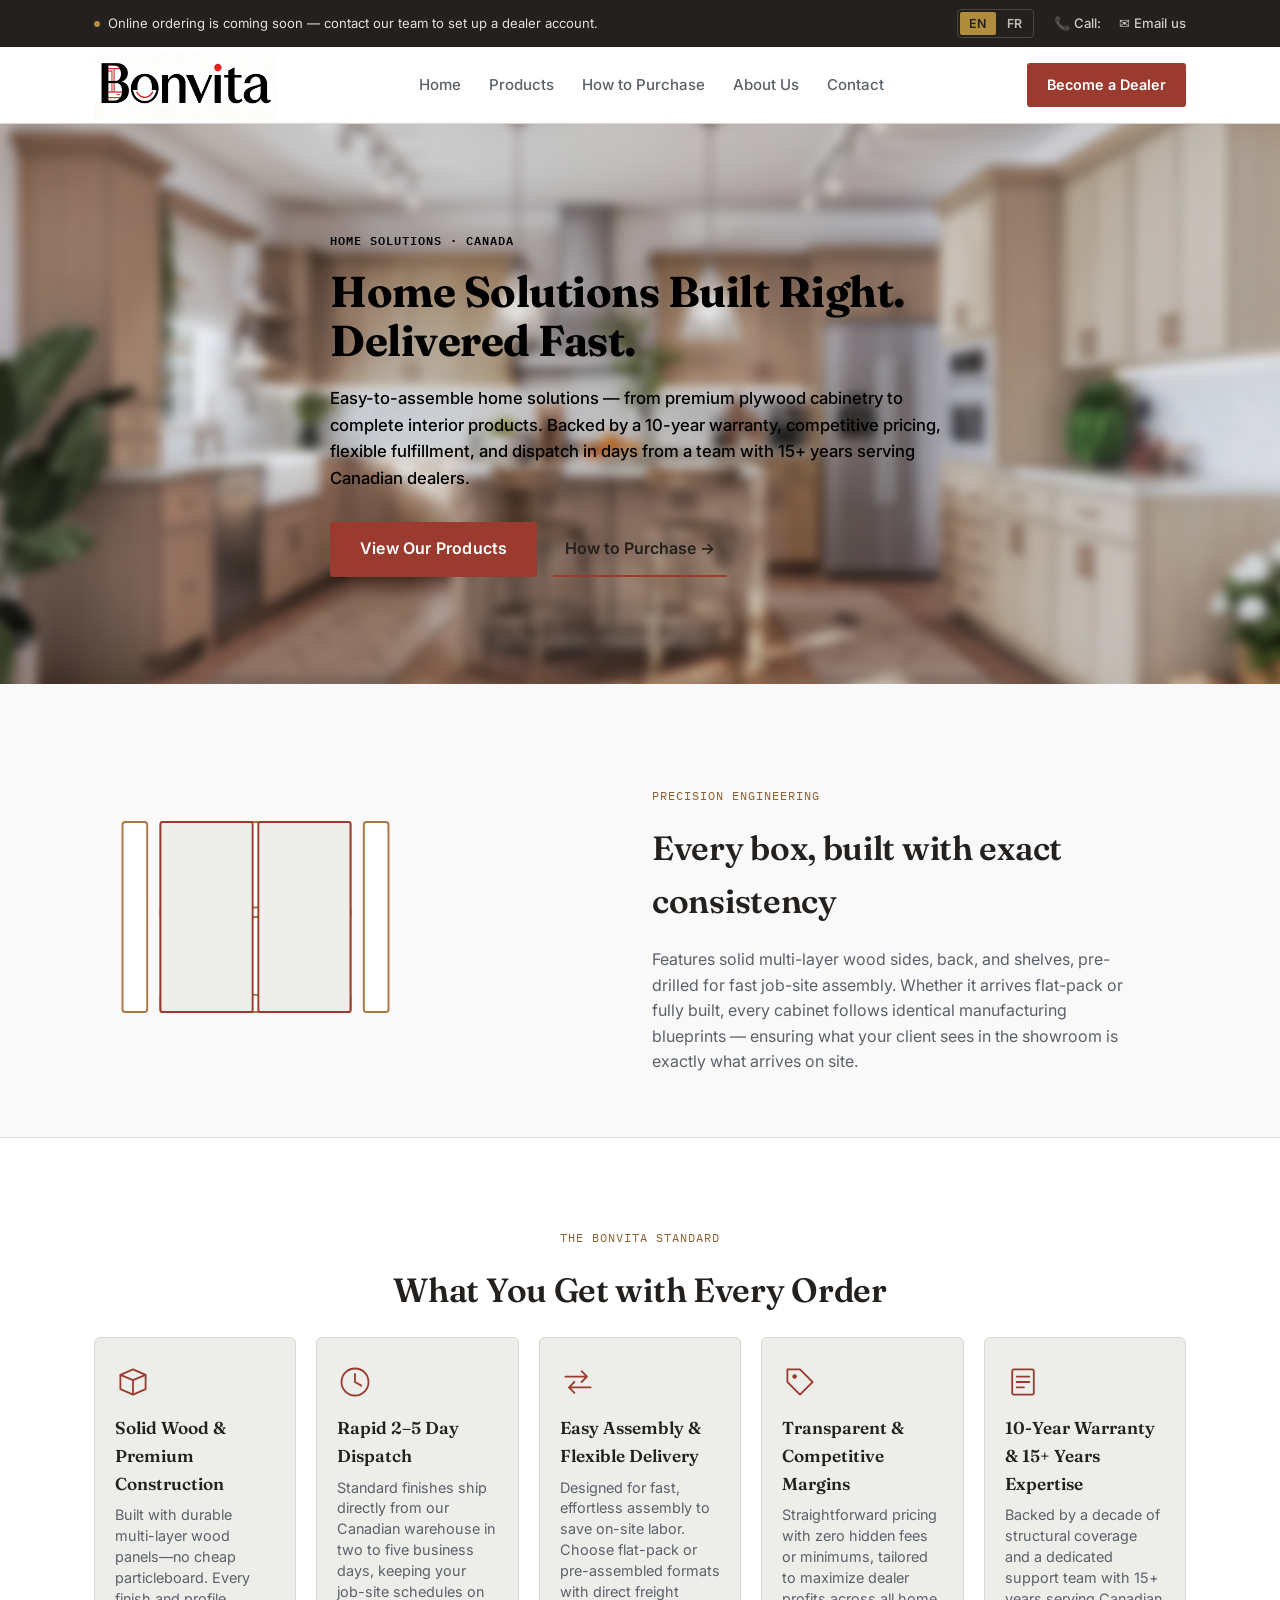
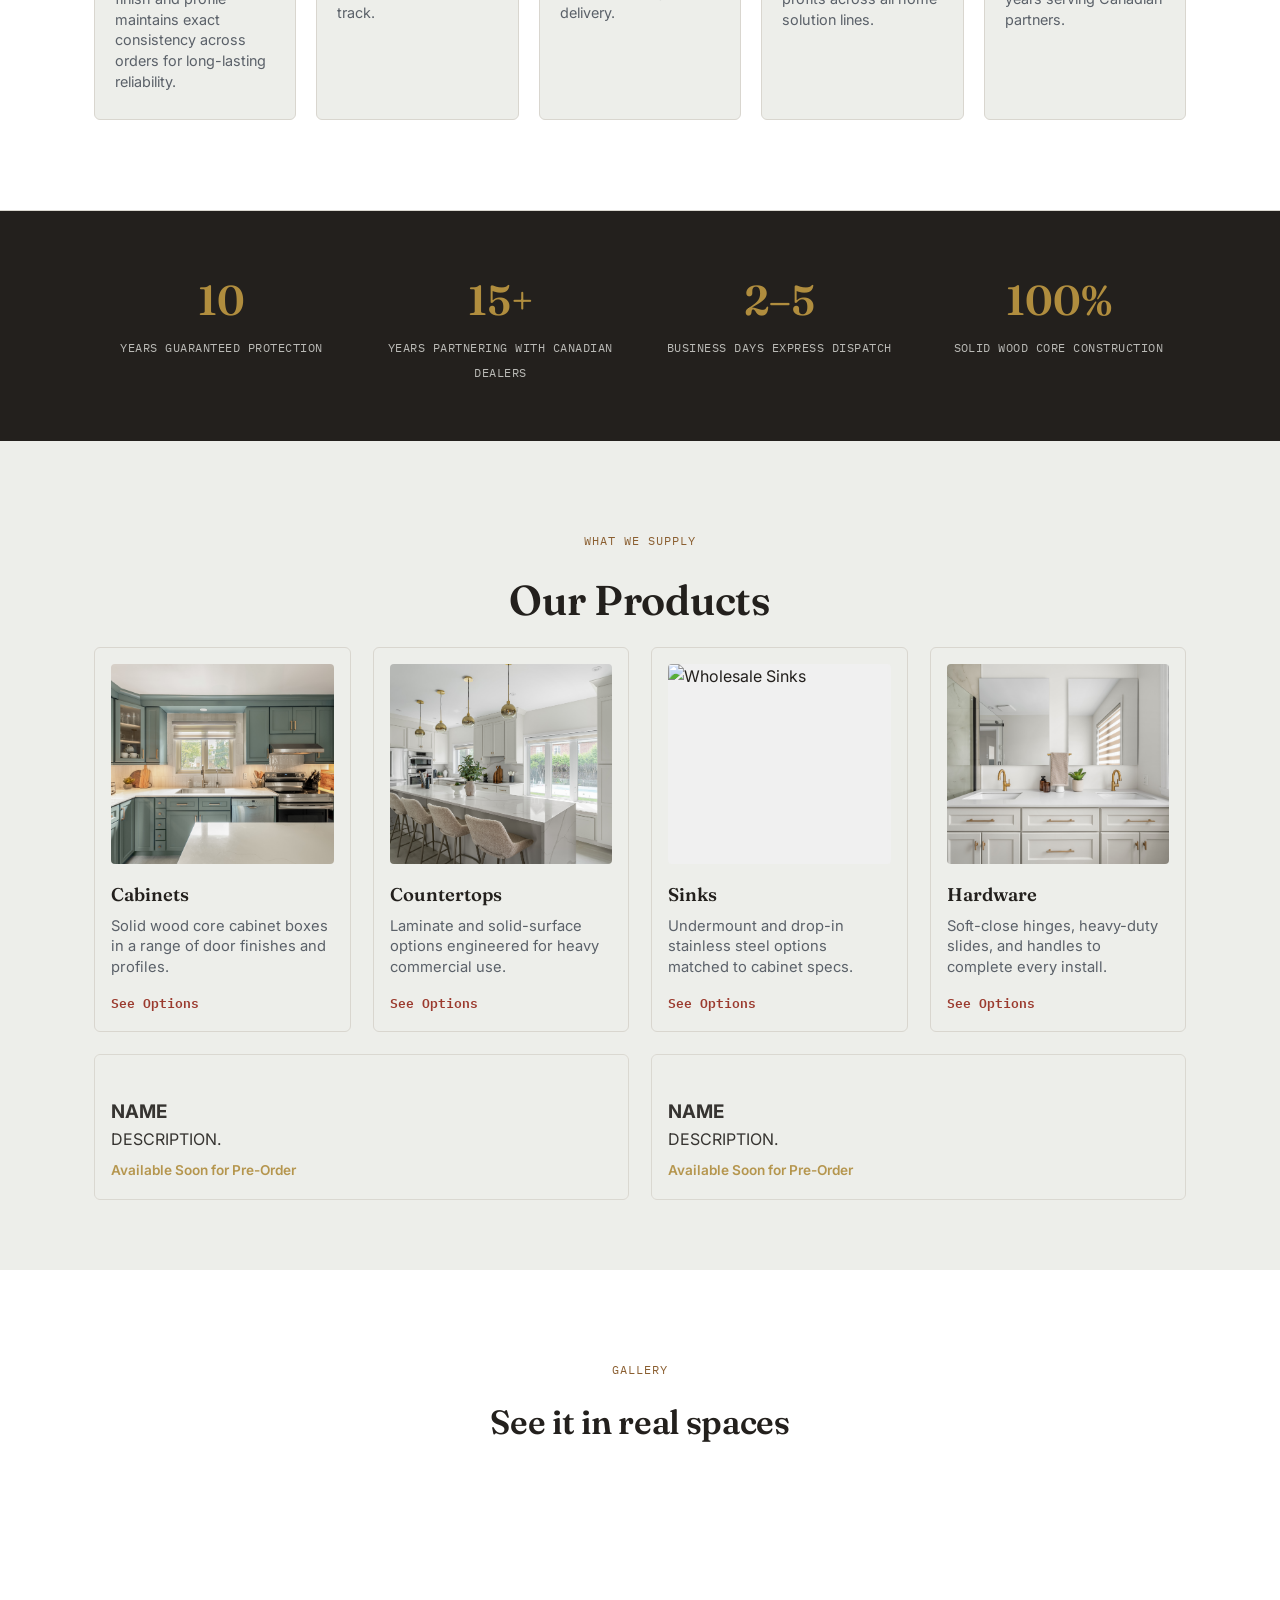
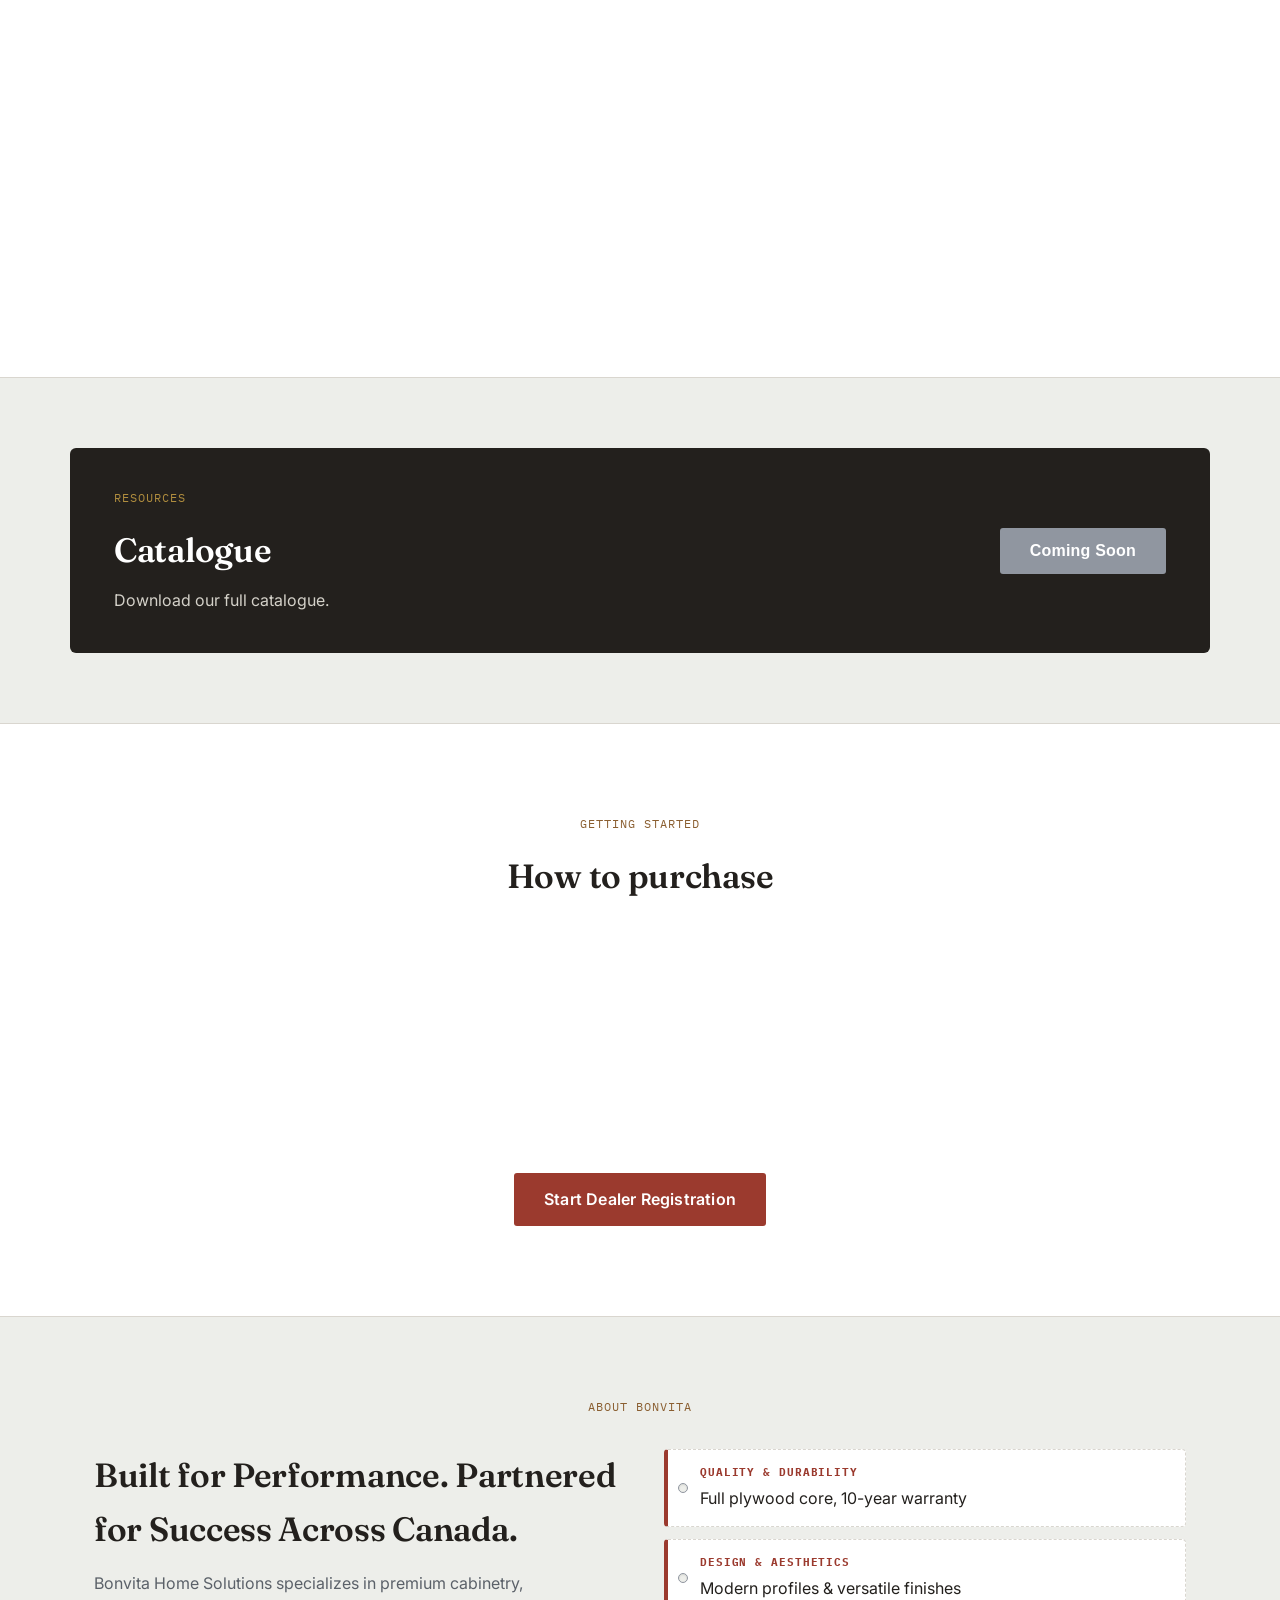
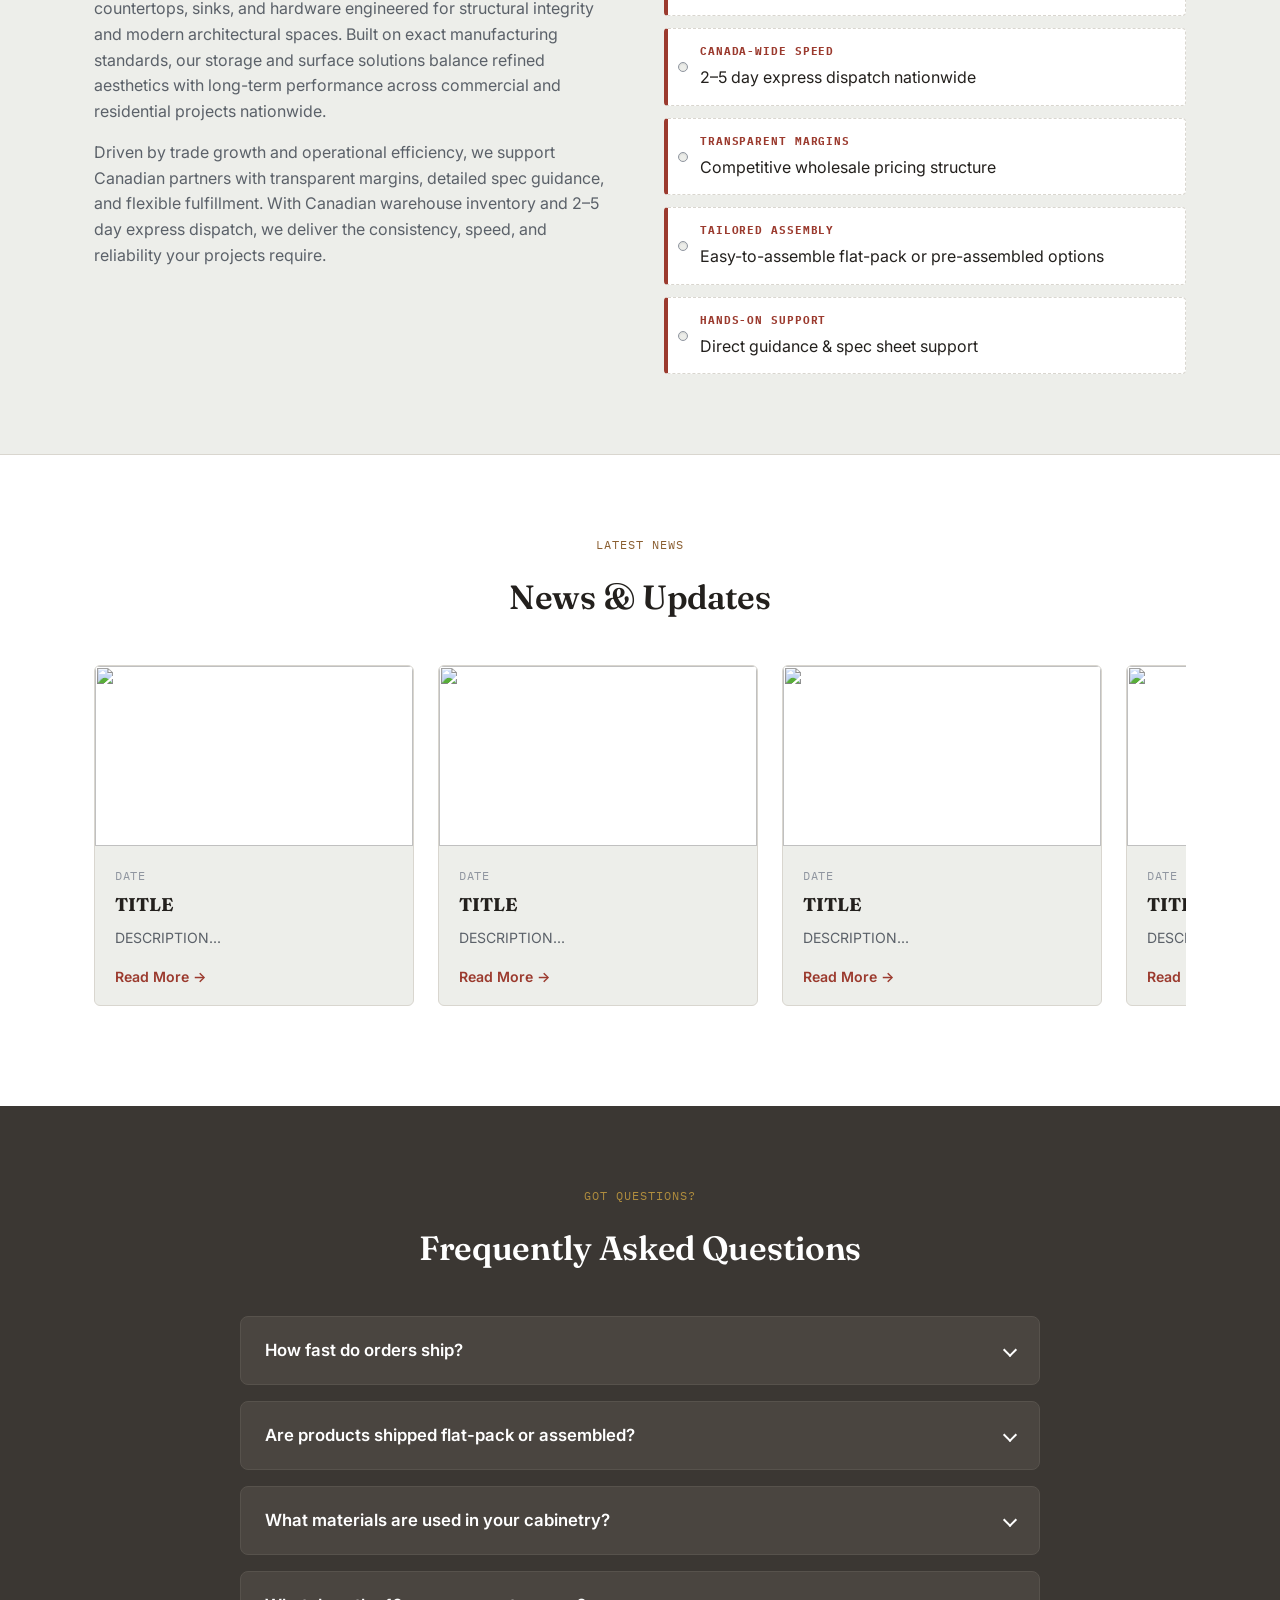
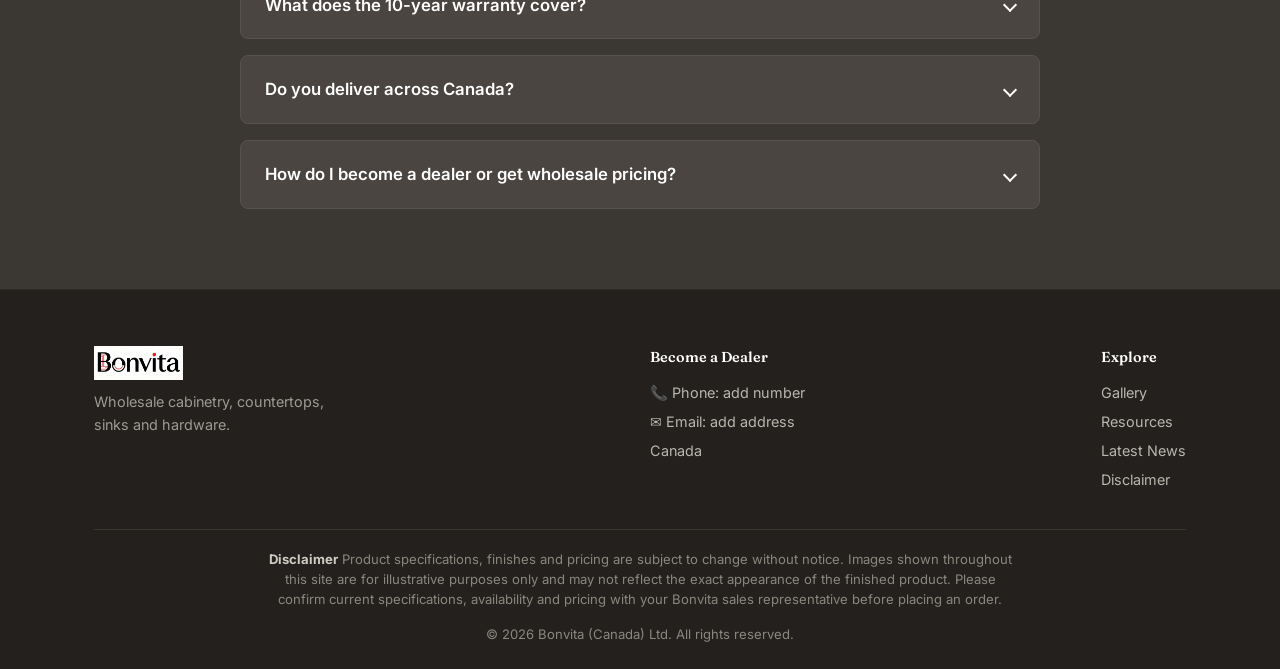
==== index.html @ 3bc0fe54 "first commit" ====
<!DOCTYPE html>
<html lang="en">
<head>
    <meta charset="utf-8">
    <meta name="viewport" content="width=device-width, initial-scale=1.0">
    <title data-i18n="meta.title">Bonvita Canada - Home Solutions</title>
    <link rel="preconnect" href="https://fonts.googleapis.com">
    <link rel="preconnect" href="https://fonts.gstatic.com" crossorigin>
    <link href="https://fonts.googleapis.com/css2?family=Fraunces:opsz,wght@9..144,400;9..144,500;9..144,600;9..144,700&family=Inter:wght@400;500;600;700&family=Noto+Sans+SC:wght@400;500;600;700&family=IBM+Plex+Mono:wght@400;500&display=swap" rel="stylesheet">
    <link rel="stylesheet" href="style.css">
</head>
<body>

    <div class="top-bar">
        <div class="container top-bar-content">
            <div class="announcement">
                <span class="dot" aria-hidden="true"></span>
                <span data-i18n="topbar.announcement">Online ordering is coming soon — contact our team to set up a dealer account.</span>
            </div>
            <div class="top-bar-right">
                <div class="lang-switch" role="group" aria-label="Language / Langue">
                    <button class="lang-btn" data-lang="en" type="button">EN</button>
                    <button class="lang-btn" data-lang="fr" type="button">FR</button>
                </div>
                <div class="top-contact">
                    <span><span aria-hidden="true">📞</span> <span data-i18n="topbar.call">Call:</span></span>
                    <a href="mailto:"><span aria-hidden="true">✉</span> <span data-i18n="topbar.email">Email us</span></a>
                </div>
            </div>
        </div>
    </div>

    <header class="main-header">
        <div class="container nav-container">
            <a href="#home" class="logo">
                <img src="images/logo8.png" alt="Bonvita" class="logo-img">
            </a>

            <input type="checkbox" id="nav-toggle" class="nav-toggle">
            <label for="nav-toggle" class="nav-burger" data-i18n-aria="nav.menu" aria-label="Open menu">
                <span></span><span></span><span></span>
            </label>

            <nav class="nav-links">
                <a href="#home" data-i18n="nav.home">Home</a>
                <a href="#products" data-i18n="nav.finishes">Products</a>
                <a href="#how-it-works" data-i18n="nav.howto">How to Purchase</a>
                <a href="#about" data-i18n="nav.about">About Us</a>
                <a href="#contact" data-i18n="nav.contact">Contact</a>
                <a href="#contact" class="btn-dealer btn-dealer--mobile" data-i18n="nav.becomeDealer">Become a Dealer</a>
            </nav>

            <a href="#contact" class="btn-dealer" data-i18n="nav.becomeDealer">Become a Dealer</a>
        </div>
    </header>

    <main>

        <section id="home" class="hero-section">
            <div class="hero-bg" style="background-image: url('images/background.jpg');" aria-hidden="true"></div>
            <div class="container hero-content-wrap">
                <div class="hero-panel">
                    <p class="eyebrow" data-i18n="hero.eyebrow">Home Solutions · Canada</p>
                    <h1 data-i18n="hero.title">Home Solutions Built Right.<br>Delivered Fast.</h1>
                    <p class="hero-sub" data-i18n="hero.sub">Easy-to-assemble home solutions — from premium plywood cabinetry to 
                        complete interior products. Backed by a 10-year warranty, competitive pricing, flexible fulfillment, and dispatch in days from a team with 15+ years serving Canadian dealers.</p>
                    <div class="hero-actions">
                        <a href="#products" class="btn-primary" data-i18n="hero.ctaPrimary">View Our Products</a>
                        <a href="#how-it-works" class="btn-ghost" data-i18n="hero.ctaGhost">How to Purchase →</a>
                    </div>
                </div>
            </div>
        </section>

        <section class="assembly-section" id="assembly">
            <div class="container assembly-grid">
                <div class="assembly-visual" aria-hidden="true">
                    <svg class="assembly-svg" viewBox="0 0 400 300" xmlns="http://www.w3.org/2000/svg">
                        <rect class="a-part a-back" x="70" y="40" width="200" height="200" rx="3"/>
                        <rect class="a-part a-side-l" x="30" y="40" width="26" height="200" rx="3"/>
                        <rect class="a-part a-side-r" x="284" y="40" width="26" height="200" rx="3"/>
                        <rect class="a-part a-bottom" x="70" y="222" width="200" height="18" rx="2"/>
                        <rect class="a-part a-shelf" x="70" y="130" width="200" height="10" rx="2"/>
                        <rect class="a-part a-door" x="70" y="40" width="97" height="200" rx="2"/>
                        <rect class="a-part a-door" x="173" y="40" width="97" height="200" rx="2"/>
                    </svg>
                </div>
                <div class="assembly-text">
                    <p class="eyebrow" data-i18n="assembly.eyebrow">Precision Engineering</p>
                    <h2 class="section-title section-title--left" data-i18n="assembly.title">Every box, built with exact consistency</h2>
                    <p data-i18n="assembly.sub">Features solid multi-layer wood sides, back, and shelves, pre-drilled for fast job-site assembly. Whether it arrives flat-pack or fully built, every cabinet follows identical manufacturing blueprints — ensuring what your client sees in the showroom is exactly what arrives on site.</p>
                </div>
            </div>
        </section>

        <section class="features-section">
            <div class="container">
                <p class="eyebrow eyebrow--center" data-i18n="features.eyebrow">The Bonvita Standard</p>
                <h2 class="section-title" data-i18n="features.title">What You Get with Every Order</h2>
                <div class="features-grid">
                    <div class="feature-card reveal">
                        <div class="feature-icon" aria-hidden="true">
                            <svg viewBox="0 0 40 40" fill="none"><path d="M6 12 L20 6 L34 12 L20 18 Z" stroke="currentColor" stroke-width="2" stroke-linejoin="round"/><path d="M6 12 V28 L20 34 V18" stroke="currentColor" stroke-width="2" stroke-linejoin="round"/><path d="M34 12 V28 L20 34" stroke="currentColor" stroke-width="2" stroke-linejoin="round"/></svg>
                        </div>
                        <h3 data-i18n="features.wood.title">Solid Wood & Premium Construction</h3>
                        <p data-i18n="features.wood.desc">Built with durable multi-layer wood panels—no cheap particleboard. Every finish and profile maintains exact consistency across orders for long-lasting reliability.</p>
                    </div>
                    <div class="feature-card reveal" style="transition-delay:0.05s">
                        <div class="feature-icon" aria-hidden="true">
                            <svg viewBox="0 0 40 40" fill="none"><circle cx="20" cy="20" r="15" stroke="currentColor" stroke-width="2"/><path d="M20 11 V20 L27 24" stroke="currentColor" stroke-width="2" stroke-linecap="round"/></svg>
                        </div>
                        <h3 data-i18n="features.dispatch.title">Rapid 2–5 Day Dispatch</h3>
                        <p data-i18n="features.dispatch.desc">Standard finishes ship directly from our Canadian warehouse in two to five business days, keeping your job-site schedules on track.</p>
                    </div>
                    <div class="feature-card reveal" style="transition-delay:0.1s">
                        <div class="feature-icon" aria-hidden="true">
                            <svg viewBox="0 0 40 40" fill="none"><path d="M6 14 H30 M24 8 L30 14 L24 20" stroke="currentColor" stroke-width="2" stroke-linecap="round" stroke-linejoin="round"/><path d="M34 26 H10 M16 32 L10 26 L16 20" stroke="currentColor" stroke-width="2" stroke-linecap="round" stroke-linejoin="round"/></svg>
                        </div>
                        <h3 data-i18n="features.fulfillment.title">Easy Assembly & Flexible Delivery</h3>
                        <p data-i18n="features.fulfillment.desc">Designed for fast, effortless assembly to save on-site labor. Choose flat-pack or pre-assembled formats with direct freight delivery.</p>
                    </div>
                    <div class="feature-card reveal" style="transition-delay:0.15s">
                        <div class="feature-icon" aria-hidden="true">
                            <svg viewBox="0 0 40 40" fill="none"><path d="M6 6 H20 L34 20 L20 34 L6 20 Z" stroke="currentColor" stroke-width="2" stroke-linejoin="round"/><circle cx="14" cy="14" r="2.5" fill="currentColor"/></svg>
                        </div>
                        <h3 data-i18n="features.pricing.title">Transparent & Competitive Margins</h3>
                        <p data-i18n="features.pricing.desc">Straightforward pricing with zero hidden fees or minimums, tailored to maximize dealer profits across all home solution lines.</p>
                    </div>
                    <div class="feature-card reveal" style="transition-delay:0.2s">
                        <div class="feature-icon" aria-hidden="true">
                            <svg viewBox="0 0 40 40" fill="none"><rect x="8" y="6" width="24" height="28" rx="2" stroke="currentColor" stroke-width="2"/><path d="M13 14 H27 M13 20 H27 M13 26 H21" stroke="currentColor" stroke-width="2" stroke-linecap="round"/></svg>
                        </div>
                        <h3 data-i18n="features.warranty.title">10-Year Warranty & 15+ Years Expertise</h3>
                        <p data-i18n="features.warranty.desc">Backed by a decade of structural coverage and a dedicated support team with 15+ years serving Canadian partners.</p>
                    </div>
                </div>
            </div>
        </section>

        <section class="stats-section" id="stats">
            <div class="container stats-grid">
                <div class="stat">
                    <span class="stat-number" data-count="10">0</span>
                    <span class="stat-label" data-i18n="stats.warranty">Years Guaranteed Protection</span>
                </div>
                <div class="stat">
                    <span class="stat-number" data-count="15" data-suffix="+">0</span>
                    <span class="stat-label" data-i18n="stats.experience">Years Partnering with Canadian Dealers</span>
                </div>
                <div class="stat">
                    <span class="stat-number" data-count="5" data-prefix="2–">0</span>
                    <span class="stat-label" data-i18n="stats.dispatch">Business Days Express Dispatch</span>
                </div>
                <div class="stat">
                    <span class="stat-number" data-count="100" data-suffix="%">0</span>
                    <span class="stat-label" data-i18n="stats.wood">Solid Wood Core Construction</span>
                </div>
            </div>
        </section>

        <!-- PRODUCTS SECTION -->
        <section id="products" class="products-section">
            <div class="container">
                <p class="eyebrow eyebrow--center" data-i18n="products.eyebrow">What We Supply</p>
                <h2 class="section-title section-title--big" data-i18n="products.title">Our Products</h2>

                <div class="products-grid">
                    <!-- Cabinets -->
                    <a href="cabinets.html" class="product-card reveal">
                        <div class="product-thumb">
                            <img src="images/cabinet-thumb.jpg" alt="Wholesale Cabinets" class="product-img">
                        </div>
                        <h4 data-i18n="products.cabinets.name">Cabinets</h4>
                        <p class="product-meta" data-i18n="products.cabinets.teaser">Solid wood core cabinet boxes in a range of door finishes and profiles.</p>
                        <span class="product-link" data-i18n="products.viewMore">View Catalog &rarr;</span>
                    </a>

                    <!-- Countertops -->
                    <a href="countertops.html" class="product-card reveal" style="transition-delay:0.05s">
                        <div class="product-thumb">
                            <img src="images/countertop-thumb.jpg" alt="Wholesale Countertops" class="product-img">
                        </div>
                        <h4 data-i18n="products.countertops.name">Countertops</h4>
                        <p class="product-meta" data-i18n="products.countertops.teaser">Laminate and solid-surface options engineered for heavy commercial use.</p>
                        <span class="product-link" data-i18n="products.viewMore">View Catalog &rarr;</span>
                    </a>

                    <!-- Sinks -->
                    <a href="sinks.html" class="product-card reveal" style="transition-delay:0.1s">
                        <div class="product-thumb">
                            <img src="images/sink-thumb.jpg" alt="Wholesale Sinks" class="product-img">
                        </div>
                        <h4 data-i18n="products.sinks.name">Sinks</h4>
                        <p class="product-meta" data-i18n="products.sinks.teaser">Undermount and drop-in stainless steel options matched to cabinet specs.</p>
                        <span class="product-link" data-i18n="products.viewMore">View Catalog &rarr;</span>
                    </a>

                    <!-- Hardware -->
                    <a href="hardware.html" class="product-card reveal" style="transition-delay:0.15s">
                        <div class="product-thumb">
                            <img src="images/hardware-thumb.jpg" alt="Cabinet Hardware" class="product-img">
                        </div>
                        <h4 data-i18n="products.hardware.name">Hardware</h4>
                        <p class="product-meta" data-i18n="products.hardware.teaser">Soft-close hinges, heavy-duty slides, and handles to complete every install.</p>
                        <span class="product-link" data-i18n="products.viewMore">View Catalog &rarr;</span>
                    </a>

                    <!-- Coming Soon Product 1 -->
                    <div class="product-card product-card--disabled">
                        <div class="product-image-wrap">
                            <img src="images/products/coming-soon-1.jpg" alt="" loading="lazy">
                        </div>
                        <div class="product-info">
                            <h3 data-i18n="products.cs1.title">NAME</h3>
                            <p data-i18n="products.cs1.desc">DESCRIPTION</p>
                            <span class="product-status" data-i18n="products.status.upcoming">Expected Q1 2027</span>
                        </div>
                    </div>

                    <!-- Coming Soon Product 2 -->
                    <div class="product-card product-card--disabled">
                        <div class="product-image-wrap">
                            <img src="images/products/coming-soon-2.jpg" alt="" loading="lazy">
                        </div>
                        <div class="product-info">
                            <h3 data-i18n="products.cs2.title">NAME</h3>
                            <p data-i18n="products.cs2.desc">DESCRIPTION</p>
                            <span class="product-status" data-i18n="products.status.upcoming">Expected Q1 2027</span>
                        </div>
                    </div>

                </div>
            </div>
        </section>

        <!-- GALLERY SECTION -->
        <section id="gallery" class="gallery-section">
            <div class="container">
                <p class="eyebrow eyebrow--center" data-i18n="gallery.eyebrow">Gallery</p>
                <h2 class="section-title" data-i18n="gallery.title">See it in real spaces</h2>
        
                <div class="gallery-grid">
                    <div class="gallery-tile reveal" onclick="openLightbox('images/gallery-1.jpg')">
                        <img src="images/gallery-1.jpg" alt="Gallery Image 1">
                    </div>
                    <div class="gallery-tile reveal" style="transition-delay:0.05s" onclick="openLightbox('images/gallery-2.jpg')">
                        <img src="images/gallery-2.jpg" alt="Gallery Image 2">
                    </div>
                    <div class="gallery-tile reveal" style="transition-delay:0.1s" onclick="openLightbox('images/gallery-3.jpg')">
                        <img src="images/gallery-3.jpg" alt="Gallery Image 3">
                    </div>
                    <div class="gallery-tile reveal" style="transition-delay:0.15s" onclick="openLightbox('images/gallery-4.jpg')">
                        <img src="images/gallery-4.jpg" alt="Gallery Image 4">
                    </div>
                    <div class="gallery-tile reveal" style="transition-delay:0.2s" onclick="openLightbox('images/gallery-5.jpg')">
                        <img src="images/gallery-5.jpg" alt="Gallery Image 5">
                    </div>
                    <div class="gallery-tile reveal" style="transition-delay:0.25s" onclick="openLightbox('images/gallery-6.jpg')">
                        <img src="images/gallery-6.jpg" alt="Gallery Image 6">
                    </div>
                    <div class="gallery-tile reveal" style="transition-delay:0.3s" onclick="openLightbox('images/gallery-7.jpg')">
                        <img src="images/gallery-7.jpg" alt="Gallery Image 7">
                    </div>
                    <div class="gallery-tile reveal" style="transition-delay:0.35s" onclick="openLightbox('images/gallery-8.jpg')">
                        <img src="images/gallery-8.jpg" alt="Gallery Image 8">
                    </div>
                </div>
            </div>
        </section>

        <!-- LIGHTBOX MODAL FOR GALLERY -->
        <div id="lightbox" class="lightbox" onclick="closeLightbox()">
            <span class="lightbox-close">&times;</span>
            <img id="lightbox-img" class="lightbox-content" src="" alt="Enlarged view">
        </div>

        <section id="catalogue" class="catalogue-section">
            <div class="container catalogue-inner">
                <div>
                    <p class="eyebrow" data-i18n="catalogue.eyebrow">Resources</p>
                    <h2 class="section-title section-title--left" data-i18n="catalogue.title">Catalogue</h2>
                    <p data-i18n="catalogue.sub">Download our full catalogue.</p>
                </div>
                <button class="btn-primary btn-disabled" type="button" disabled data-i18n="catalogue.button">Coming Soon</button>
            </div>
        </section>

        <section id="how-it-works" class="steps-section">
            <div class="container">
                <p class="eyebrow eyebrow--center" data-i18n="steps.eyebrow">Getting Started</p>
                <h2 class="section-title" data-i18n="steps.title">How to purchase</h2>
                <div class="steps-grid">
                    <div class="step-card reveal">
                        <span class="step-number" data-i18n="steps.s1.num">01 — Register</span>
                        <h3 data-i18n="steps.s1.title">Register your account</h3>
                        <p data-i18n="steps.s1.desc">Submit your dealer registration so our team can confirm wholesale pricing for your business.</p>
                    </div>
                    <div class="step-card reveal" style="transition-delay:0.08s">
                        <span class="step-number" data-i18n="steps.s2.num">02 — Select</span>
                        <h3 data-i18n="steps.s2.title">Choose your products</h3>
                        <p data-i18n="steps.s2.desc">Pick from our cabinets, countertops, sinks and hardware to fit your line card.</p>
                    </div>
                    <div class="step-card reveal" style="transition-delay:0.16s">
                        <span class="step-number" data-i18n="steps.s3.num">03 — Order</span>
                        <h3 data-i18n="steps.s3.title">Place your order</h3>
                        <p data-i18n="steps.s3.desc">Confirm dimensions with our sales team and place your order directly with us.</p>
                    </div>
                </div>
                <div class="steps-cta">
                    <a href="#contact" class="btn-primary" data-i18n="steps.cta">Start Dealer Registration</a>
                </div>
            </div>
        </section>

        <section id="about" class="about-section">
            <div class="container">
                <div class="section-header">
                    <p class="eyebrow" data-i18n="about.eyebrow">About Bonvita</p>
                </div>
                <div class="about-grid">
                    <div class="about-text">
                        <h2 class="section-title section-title--left" data-i18n="about.title">Built for Performance. Partnered for Success Across Canada.</h2>
                        <p data-i18n="about.p1">Bonvita Home Solutions specializes in premium cabinetry, countertops, sinks, and hardware engineered for structural integrity and modern architectural spaces. Built on exact manufacturing standards, our storage and surface solutions balance refined aesthetics with long-term performance across commercial and residential projects nationwide.</p>
                        <p data-i18n="about.p2">Driven by trade growth and operational efficiency, we support Canadian partners with transparent margins, detailed spec guidance, and flexible fulfillment. With Canadian warehouse inventory and 2–5 day express dispatch, we deliver the consistency, speed, and reliability your projects require.</p>
                    </div>

                    <div class="about-highlights">
                        <div class="about-card">
                            <span class="about-card-tag" data-i18n="about.value1.label">Quality & Durability</span>
                            <p data-i18n="about.value1.value">Full plywood core, 10-year warranty</p>
                        </div>
                        <div class="about-card">
                            <span class="about-card-tag" data-i18n="about.value2.label">Design & Aesthetics</span>
                            <p data-i18n="about.value2.value">Modern profiles & versatile finishes</p>
                        </div>
                        <div class="about-card">
                            <span class="about-card-tag" data-i18n="about.value3.label">Canada-Wide Speed</span>
                            <p data-i18n="about.value3.value">2–5 day express dispatch nationwide</p>
                        </div>
                        <div class="about-card">
                            <span class="about-card-tag" data-i18n="about.value4.label">Transparent Margins</span>
                            <p data-i18n="about.value4.value">Competitive wholesale pricing structure</p>
                        </div>
                        <div class="about-card">
                            <span class="about-card-tag" data-i18n="about.value5.label">Tailored Assembly</span>
                            <p data-i18n="about.value5.value">Easy-to-assemble flat-pack or pre-assembled options</p>
                        </div>
                        <div class="about-card">
                            <span class="about-card-tag" data-i18n="about.value6.label">Hands-on Support</span>
                            <p data-i18n="about.value6.value">Direct guidance & spec sheet support</p>
                        </div>
                    </div>
                </div>
            </div>
        </section>

        <section id="news" class="news-section">
            <div class="container">
                
                <div class="section-header">
                <p class="eyebrow" data-i18n="news.eyebrow">Latest News</p>
                <h2 class="section-title" data-i18n="news.title">News & Updates</h2>
                </div>

                <!-- Horizontal Scroll Wrapper -->
                <div class="news-carousel-wrap">
                    <div class="news-carousel">

                        <!-- News Item 1 -->
                        <article class="news-item-card">
                        <div class="news-thumb">
                            <img src="images/news-1.jpg" alt="">
                        </div>
                        <div class="news-body">
                            <span class="news-date">DATE</span>
                            <h3 data-i18n="news.item1.title">TITLE</h3>
                            <p class="news-excerpt" data-i18n="news.item1.desc">DESCRIPTION...</p>
                            <button class="btn-news-more" onclick="openNewsModal('item1')" data-i18n="news.learnMore">Read More →</button>
                        </div>
                        </article>

                        <!-- News Item 2 -->
                        <article class="news-item-card">
                        <div class="news-thumb">
                            <img src="images/news-2.jpg" alt="">
                        </div>
                        <div class="news-body">
                            <span class="news-date">DATE</span>
                            <h3 data-i18n="news.item2.title">TITLE</h3>
                            <p class="news-excerpt" data-i18n="news.item2.desc">DESCRIPTION...</p>
                            <button class="btn-news-more" onclick="openNewsModal('item2')" data-i18n="news.learnMore">Read More →</button>
                        </div>
                        </article>

                        <!-- News Item 3 -->
                        <article class="news-item-card">
                        <div class="news-thumb">
                            <img src="images/news-3.jpg" alt="">
                        </div>
                        <div class="news-body">
                            <span class="news-date">DATE</span>
                            <h3 data-i18n="news.item3.title">TITLE</h3>
                            <p class="news-excerpt" data-i18n="news.item3.desc">DESCRIPTION...</p>
                            <button class="btn-news-more" onclick="openNewsModal('item3')" data-i18n="news.learnMore">Read More →</button>
                        </div>
                        </article>

                        <!-- News Item 4 -->
                        <article class="news-item-card">
                        <div class="news-thumb">
                            <img src="images/news-4.jpg" alt="">
                        </div>
                        <div class="news-body">
                            <span class="news-date">DATE</span>
                            <h3 data-i18n="news.item4.title">TITLE</h3>
                            <p class="news-excerpt" data-i18n="news.item4.desc">DESCRIPTION...</p>
                            <button class="btn-news-more" onclick="openNewsModal('item4')" data-i18n="news.learnMore">Read More →</button>
                        </div>
                        </article>

                        <!-- Add future news cards here; they will automatically scroll horizontally -->

                    </div>
                </div>

            </div>
        </section>

        <!-- Full Text News Modal -->
        <div id="news-modal" class="modal" hidden>
            <div class="modal-backdrop" onclick="closeNewsModal()"></div>
            <div class="product-modal-panel">
                <button class="modal-close" onclick="closeNewsModal()">&times;</button>
                <img id="news-modal-img" src="" alt="">
                <h3 id="news-modal-title"></h3>
                <p id="news-modal-desc"></p>
            </div>
        </div>

    </main>

    <div class="product-modal" id="product-modal" hidden role="dialog" aria-modal="true">
        <div class="product-modal-backdrop" data-modal-close></div>
        <div class="product-modal-panel">
            <button class="product-modal-close" type="button" data-modal-close data-i18n="products.modalClose" aria-label="Close">Close</button>
            <div class="product-modal-thumb" id="modal-thumb">
                <span class="product-thumb-note" data-i18n="products.photosSoon">Photos coming soon</span>
            </div>
            <h3 id="modal-name"></h3>
            <p id="modal-desc"></p>
        </div>
    </div>

    <!-- FAQ Section -->
    <section id="faq" class="faq-section">
        <div class="container">
            <div class="section-header">
                <p class="eyebrow eyebrow--center" data-i18n="faq.eyebrow">Got Questions?</p>
                <h2 class="section-title" data-i18n="faq.title">Frequently Asked Questions</h2>
            </div>
            
            <div class="faq-accordion">
                <details class="faq-item">
                    <summary class="faq-question">
                        <span data-i18n="faq.q1.title">How fast do orders ship?</span>
                        <span class="faq-icon" aria-hidden="true"></span>
                    </summary>
                    <div class="faq-answer">
                        <p data-i18n="faq.q1.desc">Standard products and cabinetry dispatch from our Canadian warehouse within 2 to 5 business days.</p>
                    </div>
                </details>

                <details class="faq-item">
                    <summary class="faq-question">
                        <span data-i18n="faq.q2.title">Are products shipped flat-pack or assembled?</span>
                        <span class="faq-icon" aria-hidden="true"></span>
                    </summary>
                    <div class="faq-answer">
                        <p data-i18n="faq.q2.desc">We offer flexible fulfillment options. You can order easy-to-assemble flat-pack boxes to save on shipping and storage, or fully pre-assembled cabinetry ready for immediate installation.</p>
                    </div>
                </details>

                <details class="faq-item">
                    <summary class="faq-question">
                        <span data-i18n="faq.q3.title">What materials are used in your cabinetry?</span>
                        <span class="faq-icon" aria-hidden="true"></span>
                    </summary>
                    <div class="faq-answer">
                        <p data-i18n="faq.q3.desc">Our cabinetry features multi-layer solid plywood core construction with zero cheap particleboard or filler materials, ensuring long-term structural durability.</p>
                    </div>
                </details>

                <details class="faq-item">
                    <summary class="faq-question">
                        <span data-i18n="faq.q4.title">What does the 10-year warranty cover?</span>
                        <span class="faq-icon" aria-hidden="true"></span>
                    </summary>
                    <div class="faq-answer">
                        <p data-i18n="faq.q4.desc">Our 10-year warranty covers structural integrity, manufacturing defects, and hardware performance under normal commercial or residential use.</p>
                    </div>
                </details>

                <details class="faq-item">
                    <summary class="faq-question">
                        <span data-i18n="faq.q5.title">Do you deliver across Canada?</span>
                        <span class="faq-icon" aria-hidden="true"></span>
                    </summary>
                    <div class="faq-answer">
                        <p data-i18n="faq.q5.desc">Yes, we arrange direct freight delivery and job-site fulfillment for dealer and contractor partners across Canada.</p>
                    </div>
                </details>

                <details class="faq-item">
                    <summary class="faq-question">
                        <span data-i18n="faq.q6.title">How do I become a dealer or get wholesale pricing?</span>
                        <span class="faq-icon" aria-hidden="true"></span>
                    </summary>
                    <div class="faq-answer">
                        <p data-i18n="faq.q6.desc">You can reach out directly via our contact form or call our team. We provide spec sheets, catalog access, and transparent pricing structures for registered trade partners.</p>
                    </div>
                </details>
            </div>
        </div>
    </section>

    <footer id="contact" class="footer">
        <div class="container footer-content">
            <div class="footer-main">
                <div class="footer-brand">
                    <p class="logo footer-logo"><img src="images/logo8.png" alt="Bonvita" class="logo-img logo-img--footer"></p>
                    <p data-i18n="footer.tagline">Wholesale cabinetry, countertops, sinks and hardware.</p>
                </div>
                <div class="footer-contact">
                    <h4 data-i18n="nav.becomeDealer">Become a Dealer</h4>
                    <p><a href="tel:" data-i18n="footer.phone">📞 Phone: add number</a></p>
                    <p><a href="mailto:" data-i18n="footer.email">✉ Email: add address</a></p>
                    <p data-i18n="footer.country">Canada</p>
                </div>
                <div class="footer-explore">
                    <h4 data-i18n="footer.explore">Explore</h4>
                    <p><a href="#gallery" data-i18n="gallery.eyebrow">Gallery</a></p>
                    <p><a href="#catalogue" data-i18n="catalogue.eyebrow">Resources</a></p>
                    <p><a href="#news" data-i18n="news.eyebrow">Latest News</a></p>
                    <p><a href="#disclaimer" data-i18n="disclaimer.title">Disclaimer</a></p>
                </div>
            </div>
            <div class="footer-bottom">
                <p id="disclaimer" class="footer-disclaimer">
                    <strong data-i18n="disclaimer.title">Disclaimer:</strong>
                    <span data-i18n="disclaimer.text">Product specifications, finishes and pricing are subject to change without notice.</span>
                </p>
                <p data-i18n="footer.copyright">&copy; 2026 Bonvita (Canada) Ltd. All rights reserved.</p>
            </div>
        </div>
    </footer>

    <script src="translations.js"></script>
    <script src="script.js"></script>

    <script>
        function openLightbox(imageSrc) {
            const lightbox = document.getElementById('lightbox');
            const lightboxImg = document.getElementById('lightbox-img');
            lightboxImg.src = imageSrc;
            lightbox.classList.add('active');
        }

        function closeLightbox() {
            document.getElementById('lightbox').classList.remove('active');
        }
    </script>

    <!-- Dynamic Announcement / Sale Pop-up Modal -->
    <div id="promo-popup-modal" class="modal" hidden>
        <div class="modal-backdrop" onclick="closePromoPopup()"></div>
        <div class="product-modal-panel">
            <button class="modal-close" onclick="closePromoPopup()" aria-label="Close">&times;</button>
            <div id="promo-popup-body">
                <!-- Dynamic pop-up content renders here from data.json -->
            </div>
        </div>
    </div>

    <!-- Floating News Teaser Button -->
    <button id="promo-floating-widget" onclick="openPromoPopup()" aria-label="Open News Update" hidden>
    <span class="widget-icon">📢</span>
    <span id="widget-text" class="widget-text">Latest Update</span>
    </button>

</body>
</html>
---- style.css ----
/* ============================================
   Bonvita Cabinetry — Design Tokens
   ============================================ */
:root {
  --ink: #23201d;
  --paper: #edeeea;
  --paper-raised: #ffffff;
  --oak: #a9773f;
  --oak-dark: #8a5e30;
  --brick: #9b3a2e;
  --brick-dark: #7f2f25;
  --steel: #5b6169;
  --steel-light: #9096a0;
  --brass: #b08d3e;
  --line: #d9d6cf;

  --font-display: 'Fraunces', 'Noto Sans SC', Georgia, serif;
  --font-body: 'Inter', 'Noto Sans SC', -apple-system, Segoe UI, sans-serif;
  --font-mono: 'IBM Plex Mono', 'Courier New', monospace;
}

* { box-sizing: border-box; margin: 0; padding: 0; }

html { scroll-behavior: smooth; }

body {
  font-family: var(--font-body);
  color: var(--ink);
  line-height: 1.6;
  background-color: var(--paper);
}

@media (prefers-reduced-motion: reduce) {
  html { scroll-behavior: auto; }
  * { animation-duration: 0.01ms !important; transition-duration: 0.01ms !important; }
}

.container {
  max-width: 1140px;
  margin: 0 auto;
  padding: 0 24px;
}

a { text-decoration: none; color: inherit; }

section, footer { scroll-margin-top: 110px; }

/* Generic scroll-reveal */
.reveal {
  opacity: 0;
  transform: translateY(24px);
  transition: opacity 0.6s ease, transform 0.6s ease;
}
.reveal.is-visible { opacity: 1; transform: none; }

/* ============================================
   Top announcement bar
   ============================================ */
.top-bar {
  background-color: var(--ink);
  color: #e4e1da;
  font-size: 0.82rem;
  padding: 9px 0;
}

.top-bar-content {
  display: flex;
  justify-content: space-between;
  align-items: center;
  flex-wrap: wrap;
  gap: 8px;
}

.announcement { display: flex; align-items: center; gap: 8px; }

.dot {
  width: 6px;
  height: 6px;
  border-radius: 50%;
  background: var(--brass);
  flex-shrink: 0;
}

.top-bar-right {
  display: flex;
  align-items: center;
  gap: 20px;
}

.lang-switch {
  display: flex;
  gap: 2px;
  border: 1px solid #4a463d;
  border-radius: 4px;
  padding: 2px;
}

.lang-btn {
  font-family: var(--font-body);
  background: transparent;
  border: none;
  color: #bfbcb4;
  font-size: 0.78rem;
  font-weight: 600;
  letter-spacing: 0.02em;
  padding: 4px 9px;
  border-radius: 2px;
  cursor: pointer;
  transition: background-color 0.15s ease, color 0.15s ease;
}
.lang-btn:hover { color: #fff; }
.lang-btn.active { background: var(--brass); color: var(--ink); }

.top-contact { display: flex; align-items: center; gap: 18px; }
.top-contact span { color: #cfccc4; font-weight: 500; }
.top-contact a { color: #cfccc4; font-weight: 500; }
.top-contact a:hover { color: var(--brass); }

/* ============================================
   Main navigation
   ============================================ */
.main-header {
  background: var(--paper-raised);
  border-bottom: 1px solid var(--line);
  position: sticky;
  top: 0;
  z-index: 100;
}

.nav-container {
  display: flex;
  justify-content: space-between;
  align-items: center;
  height: 76px;
  position: relative;
}

.logo {
  font-family: var(--font-display);
  font-size: 1.5rem;
  font-weight: 600;
  letter-spacing: 0.3px;
  color: var(--ink);
  display: flex;
  align-items: center;
}
.logo span { color: var(--brick); }
.logo-img { height: 70px; width: auto; display: block; }
.logo-img--footer { height: 34px; }

.nav-links { display: flex; align-items: center; }

.nav-links a {
  margin: 0 14px;
  font-weight: 500;
  font-size: 0.94rem;
  color: var(--steel);
  position: relative;
  padding: 4px 0;
}

.nav-links a:not(.btn-dealer)::after {
  content: "";
  position: absolute;
  left: 0; bottom: 0;
  width: 0;
  height: 2px;
  background: var(--brick);
  transition: width 0.2s ease;
}
.nav-links a:not(.btn-dealer):hover::after { width: 100%; }
.nav-links a:not(.btn-dealer):hover { color: var(--ink); }

.btn-dealer {
  background-color: var(--brick);
  color: #fff !important;
  padding: 10px 20px;
  border-radius: 3px;
  font-weight: 600;
  font-size: 0.9rem;
  transition: background-color 0.2s ease;
  white-space: nowrap;
}
.btn-dealer:hover { background-color: var(--brick-dark); }
.btn-dealer--mobile { display: none; }

.nav-toggle { display: none; }
.nav-burger { display: none; }

/* ============================================
   Hero — photo background, no dark filter
   ============================================ */
.hero-section {
  position: relative;
  overflow: hidden;
  min-height: 560px;
  display: flex;
  align-items: center;
  background-color: var(--paper);
}

.hero-bg {
  position: absolute;
  inset: 0;
  background-size: cover;
  background-position: center;
  background-repeat: no-repeat;
  background-color: var(--line);
  filter: blur(5px);
  transform: scale(1.08);
  z-index: 0;
}

.hero-content-wrap {
  position: relative;
  z-index: 1;
  padding: 90px 24px;
}

.hero-panel {
  max-width: 620px;
}

.eyebrow {
  font-family: var(--font-mono);
  font-size: 0.78rem;
  letter-spacing: 0.08em;
  text-transform: uppercase;
  color: var(--oak-dark);
  margin-bottom: 16px;
  display: block;
}
.eyebrow--center { text-align: center; }

.hero-panel .eyebrow {
  color: #000;
  font-weight: 600;
}

.hero-panel h1 {
  font-family: var(--font-display);
  font-size: 2.7rem;
  font-weight: 700;
  line-height: 1.14;
  margin-bottom: 20px;
  letter-spacing: -0.5px;
  color: #000;
}

.hero-sub {
  font-size: 1.04rem;
  color: #000;
  font-weight: 500;
  margin-bottom: 30px;
}

.hero-actions { display: flex; gap: 16px; flex-wrap: wrap; }

.btn-primary {
  background-color: var(--brick);
  color: #fff;
  padding: 14px 30px;
  font-weight: 600;
  border-radius: 3px;
  display: inline-block;
  letter-spacing: 0.2px;
  border: none;
  cursor: pointer;
  font-size: 1rem;
  transition: background-color 0.2s ease, transform 0.15s ease;
}
.btn-primary:hover { background-color: var(--brick-dark); transform: translateY(-1px); }
.btn-disabled, .btn-disabled:hover {
  background-color: var(--steel-light);
  cursor: not-allowed;
  transform: none;
}

.btn-ghost {
  padding: 14px 12px;
  font-weight: 600;
  color: var(--ink);
  border-bottom: 2px solid var(--brick);
  align-self: center;
}
.btn-ghost:hover { color: var(--brick); }

/* ============================================
   Assembly animation (scroll-triggered)
   ============================================ */
.assembly-section {
  padding: 90px 0 70px;
  background-color: var(--paper);
}

.assembly-grid {
  display: flex;
  align-items: center;
  gap: 60px;
}

.assembly-visual { flex: 1; max-width: 380px; }
.assembly-svg { width: 100%; height: auto; overflow: visible; }

.a-part {
  fill: var(--paper-raised);
  stroke: var(--oak);
  stroke-width: 2;
  opacity: 0;
  transition: transform 0.9s cubic-bezier(0.16, 1, 0.3, 1), opacity 0.6s ease;
}

.a-back    { transform: translateY(-70px); transition-delay: 0s; }
.a-side-l  { transform: translateX(-70px); transition-delay: 0.1s; }
.a-side-r  { transform: translateX(70px);  transition-delay: 0.1s; }
.a-bottom  { transform: translateY(60px);  transition-delay: 0.2s; }
.a-shelf   { transform: translateY(40px);  transition-delay: 0.3s; opacity: 0; }
.a-door    { transform: translateY(30px) scale(0.96); transition-delay: 0.45s; fill: var(--paper); stroke: var(--brick); }

.assembly-section.is-visible .a-part { transform: translate(0, 0) scale(1); opacity: 1; }

.assembly-text { flex: 1; }
.assembly-text p:not(.eyebrow) { color: var(--steel); max-width: 480px; }
.assembly-text .section-title { margin-bottom: 18px; }

/* ============================================
   Value grid (features)
   ============================================ */
.features-section {
  background-color: var(--paper-raised);
  padding: 90px 0;
  border-top: 1px solid var(--line);
  border-bottom: 1px solid var(--line);
}

/* Updated to Flexbox to keep all 5 cards on 1 single line on desktop */
.features-grid {
  display: flex;
  gap: 20px;
  margin-top: 20px;
  justify-content: space-between;
}

.feature-card {
  flex: 1; /* Forces all cards to take equal width */
  min-width: 0; /* Prevents text overflow from breaking the flex item sizes */
  padding: 26px 20px;
  background: var(--paper);
  border: 1px solid var(--line);
  border-radius: 6px;
}

.feature-icon { width: 36px; height: 36px; color: var(--brick); margin-bottom: 14px; }
.feature-icon svg { width: 100%; height: 100%; }

.feature-card h3 {
  font-family: var(--font-display);
  font-size: 1.08rem;
  font-weight: 600;
  margin-bottom: 8px;
}
.feature-card p { 
  color: var(--steel); 
  font-size: 0.9rem; 
  line-height: 1.45;
}

/* ============================================
   Section titles (shared)
   ============================================ */
.section-title {
  font-family: var(--font-display);
  text-align: center;
  font-size: 2.1rem;
  font-weight: 600;
  color: var(--ink);
  margin-bottom: 14px;
  letter-spacing: -0.3px;
}
.section-title--left { text-align: left; }
.section-title--big { font-size: 2.6rem; }

.section-sub {
  text-align: center;
  color: var(--steel);
  max-width: 560px;
  margin: 0 auto 48px;
}

/* ============================================
   Stats band
   ============================================ */
.stats-section { background: var(--ink); padding: 56px 0; }

.stats-grid {
  display: flex;
  justify-content: space-between;
  flex-wrap: wrap;
  gap: 24px;
  text-align: center;
}

.stat { flex: 1; min-width: 140px; }

.stat-number {
  font-family: var(--font-display);
  font-size: 2.6rem;
  font-weight: 600;
  color: var(--brass);
  display: block;
}
.stat-number::before { content: attr(data-prefix); }
.stat-number::after { content: attr(data-suffix); }

.stat-label {
  font-family: var(--font-mono);
  font-size: 0.78rem;
  letter-spacing: 0.04em;
  text-transform: uppercase;
  color: var(--paper);
  opacity: 0.75;
}

/* ============================================
   Products (category cards)
   ============================================ */
.products-section { padding: 90px 0 70px; }

.products-grid {
  display: flex;
  gap: 22px;
  flex-wrap: wrap;
}

.product-card {
  flex: 1;
  min-width: 220px;
  text-align: left;
  text-decoration: none;
  color: inherit;
  display: block;
  border-radius: 6px;
  background: var(--paper);
  border: 1px solid var(--line);
  padding: 16px;
  transition: transform 0.2s ease, box-shadow 0.2s ease;
}

.product-card:hover {
  transform: translateY(-4px);
  box-shadow: 0 8px 20px rgba(0,0,0,0.06);
}

.product-thumb {
  width: 100%;
  height: 200px;
  border-radius: 4px;
  overflow: hidden;
  margin-bottom: 16px;
  background: #f0f0f0;
}

.product-img {
  width: 100%;
  height: 100%;
  object-fit: cover;
  display: block;
  transition: scale 0.3s ease;
}

.product-card:hover .product-img {
  scale: 1.04;
}

.product-card h4 {
  font-family: var(--font-display);
  font-size: 1.15rem;
  font-weight: 600;
  margin-bottom: 6px;
  color: var(--ink);
}

.product-meta {
  font-size: 0.92rem;
  color: var(--steel);
  margin-bottom: 12px;
  line-height: 1.4;
}

.product-link {
  font-family: var(--font-mono);
  font-size: 0.8rem;
  font-weight: 600;
  color: var(--brick);
}

/* ==========================================================================
   COMING SOON PRODUCT CARDS
   ========================================================================== */
.product-card--disabled {
  cursor: default;
  pointer-events: none; /* Prevents clicks */
  opacity: 0.9;
}

.product-card--disabled .product-image-wrap img {
  filter: grayscale(20%) brightness(0.95);
  transform: none !important; /* Disable zoom effect on hover */
}

/* Coming Soon Badge */
.product-badge {
  position: absolute;
  top: 12px;
  left: 12px;
  background-color: var(--brick, #9b3a2e);
  color: #ffffff;
  font-size: 0.75rem;
  font-weight: 700;
  text-transform: uppercase;
  letter-spacing: 0.05em;
  padding: 4px 10px;
  border-radius: 4px;
  z-index: 2;
  box-shadow: 0 2px 6px rgba(0, 0, 0, 0.2);
}

.product-status {
  display: inline-block;
  margin-top: 8px;
  font-size: 0.85rem;
  font-weight: 600;
  color: var(--brass, #b08d3e);
}

/* ============================================
   Gallery & Lightbox Modal
   ============================================ */
.gallery-section { 
  background-color: var(--paper-raised); 
  padding: 90px 0; 
  border-bottom: 1px solid var(--line); 
}

.gallery-grid {
  display: grid;
  grid-template-columns: repeat(auto-fit, minmax(220px, 1fr));
  gap: 16px;
  margin-top: 30px;
}

.gallery-tile {
  aspect-ratio: 4 / 3;
  border-radius: 6px;
  overflow: hidden;
  cursor: pointer;
  border: 1px solid var(--line);
}

.gallery-tile img {
  width: 100%;
  height: 100%;
  object-fit: cover;
  display: block;
  transition: transform 0.3s ease;
}

.gallery-tile:hover img {
  transform: scale(1.05);
}

/* Lightbox Modal */
.lightbox {
  display: none;
  position: fixed;
  inset: 0;
  z-index: 999;
  background: rgba(0, 0, 0, 0.85);
  align-items: center;
  justify-content: center;
  padding: 20px;
}

.lightbox.active {
  display: flex;
}

.lightbox-content {
  max-width: 90vw;
  max-height: 85vh;
  border-radius: 6px;
  object-fit: contain;
  box-shadow: 0 10px 30px rgba(0,0,0,0.5);
}

.lightbox-close {
  position: absolute;
  top: 20px;
  right: 30px;
  font-size: 2.5rem;
  color: #fff;
  cursor: pointer;
  user-select: none;
}

/* ============================================
   Catalogue
   ============================================ */
.catalogue-section { padding: 70px 0; }

.catalogue-inner {
  display: flex;
  justify-content: space-between;
  align-items: center;
  gap: 30px;
  flex-wrap: wrap;
  background: var(--ink);
  color: var(--paper);
  padding: 40px 44px;
  border-radius: 6px;
}

.catalogue-inner .eyebrow { color: var(--brass); }
.catalogue-inner .section-title--left { color: #fff; margin-bottom: 10px; }
.catalogue-inner p:not(.eyebrow) { color: #d4d1c9; }

/* ============================================
   How to Purchase (steps)
   ============================================ */
.steps-section {
  background-color: var(--paper-raised);
  padding: 90px 0;
  border-top: 1px solid var(--line);
  border-bottom: 1px solid var(--line);
}

.steps-grid { display: flex; gap: 24px; }

.step-card {
  flex: 1;
  background: var(--paper);
  padding: 30px 26px;
  border-radius: 4px;
  border-left: 3px solid var(--oak);
}

.step-number {
  font-family: var(--font-mono);
  color: var(--oak-dark);
  font-weight: 500;
  font-size: 0.8rem;
  letter-spacing: 0.05em;
  text-transform: uppercase;
}

.step-card h3 {
  font-family: var(--font-display);
  font-size: 1.25rem;
  font-weight: 600;
  margin: 10px 0 10px;
}
.step-card p { color: var(--steel); font-size: 0.95rem; }

.steps-cta { text-align: center; margin-top: 44px; }

/* ============================================
   About
   ============================================ */
.about-section {
  padding: 80px 0;
  background-color: var(--paper);
}

.section-header {
  text-align: center;
  margin-bottom: 32px;
}

.about-grid {
  display: flex;
  flex-direction: column;
  gap: 48px;
}

@media (min-width: 992px) {
  .about-grid {
    flex-direction: row;
    align-items: flex-start;
  }
}

.about-text {
  flex: 1;
}

.about-text p {
  font-size: 1rem;
  line-height: 1.6;
  color: var(--steel);
  margin-bottom: 16px;
}

.about-highlights {
  flex: 1;
  width: 100%;
  display: grid;
  grid-template-columns: 1fr;
  gap: 12px;
  box-sizing: border-box;
}

.about-card {
  position: relative;
  background: var(--paper-raised, #ffffff);
  border: 1px dashed var(--line, #d1d5db);
  border-left: 4px solid var(--brick, #b91c1c);
  padding: 14px 18px 14px 32px;
  border-radius: 4px;
  display: flex;
  flex-direction: column;
  box-sizing: border-box;
  transition: all 0.2s ease;
}

/* Punch-hole eyelet effect on the left */
.about-card::before {
  content: "";
  position: absolute;
  left: 10px;
  top: 50%;
  transform: translateY(-50%);
  width: 8px;
  height: 8px;
  background-color: var(--paper, #f3f4f6);
  border: 1.5px solid var(--steel-light, #9ca3af);
  border-radius: 50%;
  box-shadow: inset 0 1px 2px rgba(0, 0, 0, 0.1);
}

.about-card:hover {
  border-color: var(--brick, #b91c1c);
  box-shadow: 2px 4px 12px rgba(0, 0, 0, 0.04);
  transform: translateX(3px);
}

.about-card-tag {
  display: inline-block;
  font-family: var(--font-mono, monospace);
  font-size: 0.70rem;
  font-weight: 700;
  text-transform: uppercase;
  letter-spacing: 0.08em;
  color: var(--brick, #b91c1c);
  margin-bottom: 4px;
}

.about-card-val {
  font-family: var(--font-body, sans-serif);
  font-weight: 600;
  font-size: 0.92rem;
  line-height: 1.35;
  color: var(--ink, #111827);
  margin: 0;
}

/* ==========================================================================
   NEWS SECTION & HORIZONTAL CAROUSEL
   ========================================================================== */
.news-section {
  padding: 80px 0;
  background-color: var(--paper-raised, #f9fafb);
  border-top: 1px solid var(--line, #e5e7eb);
}

.news-section .section-header {
  text-align: center;
  margin-bottom: 40px;
}

/* Horizontal Scroll Container */
.news-carousel-wrap {
  width: 100%;
  overflow-x: auto;
  overflow-y: hidden;
  padding-bottom: 20px;
  scroll-snap-type: x mandatory;
  -webkit-overflow-scrolling: touch; /* Smooth scrolling on iOS */
}

/* Custom Subtle Scrollbar */
.news-carousel-wrap::-webkit-scrollbar {
  height: 6px;
}

.news-carousel-wrap::-webkit-scrollbar-track {
  background: var(--paper, #ffffff);
  border-radius: 3px;
}

.news-carousel-wrap::-webkit-scrollbar-thumb {
  background: var(--line, #d1d5db);
  border-radius: 3px;
}

.news-carousel-wrap::-webkit-scrollbar-thumb:hover {
  background: var(--steel-light, #9ca3af);
}

/* Flex Track for Cards */
.news-carousel {
  display: flex;
  gap: 24px;
}

/* Individual News Card */
.news-item-card {
  flex: 0 0 320px; /* Fixed width per card to maintain scroll layout */
  scroll-snap-align: start;
  background: var(--paper, #ffffff);
  border: 1px solid var(--line, #e5e7eb);
  border-radius: 6px;
  overflow: hidden;
  display: flex;
  flex-direction: column;
  transition: box-shadow 0.2s ease, transform 0.2s ease;
}

.news-item-card:hover {
  transform: translateY(-2px);
  box-shadow: 0 8px 20px rgba(0, 0, 0, 0.06);
}

.news-thumb {
  height: 180px;
  width: 100%;
  overflow: hidden;
  background-color: var(--paper-raised, #f3f4f6);
}

.news-thumb img {
  width: 100%;
  height: 100%;
  object-fit: cover;
  transition: transform 0.3s ease;
}

.news-item-card:hover .news-thumb img {
  transform: scale(1.04);
}

.news-body {
  padding: 20px;
  display: flex;
  flex-direction: column;
  flex: 1;
}

.news-date {
  font-family: var(--font-mono, monospace);
  font-size: 0.75rem;
  color: var(--steel-light, #6b7280);
  margin-bottom: 8px;
  text-transform: uppercase;
  letter-spacing: 0.05em;
}

.news-body h3 {
  font-family: var(--font-display, sans-serif);
  font-size: 1.15rem;
  margin-bottom: 10px;
  color: var(--ink, #111827);
  line-height: 1.3;
}

.news-excerpt {
  font-size: 0.88rem;
  line-height: 1.5;
  color: var(--steel, #4b5563);
  margin-bottom: 20px;
  flex: 1;
  /* Truncate text after 3 lines with ellipsis */
  display: -webkit-box;
  -webkit-line-clamp: 3;
  line-clamp: 3;
  -webkit-box-orient: vertical;
  overflow: hidden;
}

.btn-news-more {
  background: none;
  border: none;
  color: var(--brick, #b91c1c);
  font-family: var(--font-body, sans-serif);
  font-weight: 600;
  cursor: pointer;
  padding: 0;
  text-align: left;
  font-size: 0.88rem;
  transition: opacity 0.2s ease;
  align-self: flex-start;
}

.btn-news-more:hover {
  text-decoration: underline;
  opacity: 0.85;
}

/* ==========================================================================
   NEWS MODAL
   ========================================================================== */
#news-modal {
  position: fixed;
  top: 0;
  left: 0;
  width: 100vw;
  height: 100vh;
  z-index: 9999;
  display: flex;
  align-items: center;
  justify-content: center;
  padding: 20px;
  box-sizing: border-box;
}

#news-modal[hidden] {
  display: none !important;
}

#news-modal .modal-backdrop {
  position: absolute;
  top: 0;
  left: 0;
  width: 100%;
  height: 100%;
  background: rgba(0, 0, 0, 0.65);
  backdrop-filter: blur(4px);
  z-index: 1;
}

#news-modal .product-modal-panel {
  position: relative;
  z-index: 2;
  background: var(--paper, #ffffff);
  border-radius: 8px;
  padding: 28px;
  max-width: 580px;
  width: 100%;
  max-height: 85vh; /* Prevents overflow off the screen */
  overflow-y: auto;  /* Allows scrolling INSIDE the modal if description is long */
  box-shadow: 0 20px 25px -5px rgba(0, 0, 0, 0.2);
}

#news-modal-img {
  width: 100%;
  height: 220px;
  object-fit: cover;
  border-radius: 6px;
  margin-bottom: 16px;
}

#news-modal-title {
  font-family: var(--font-display, sans-serif);
  font-size: 1.35rem;
  color: var(--ink, #111827);
  margin-bottom: 12px;
  line-height: 1.3;
}

#news-modal-desc {
  font-size: 0.95rem;
  line-height: 1.6;
  color: var(--steel, #4b5563);
  white-space: pre-line; /* Preserves paragraph line breaks */
}

/* ==========================================================================
   PROMO POPUP & PRODUCT MODALS
   ========================================================================== */

/* Shared base modal container */
#promo-popup-modal,
#product-modal {
  position: fixed;
  top: 0;
  left: 0;
  width: 100vw;
  height: 100vh;
  z-index: 9999;
  display: flex;
  align-items: center;
  justify-content: center;
  padding: 20px;
  box-sizing: border-box;
}

/* Hide modals when native hidden attribute is present */
#promo-popup-modal[hidden],
#product-modal[hidden] {
  display: none !important;
}

/* Dark backdrop overlay with blur */
#promo-popup-modal .modal-backdrop,
#product-modal .modal-backdrop {
  position: absolute;
  top: 0;
  left: 0;
  width: 100%;
  height: 100%;
  background: rgba(0, 0, 0, 0.65);
  backdrop-filter: blur(4px);
  z-index: 1;
}

/* Inner Modal Content Panel */
#promo-popup-modal .product-modal-panel,
#product-modal .product-modal-panel {
  position: relative;
  z-index: 2;
  background: var(--paper-raised, #ffffff);
  border-radius: 8px;
  padding: 36px;
  max-width: 600px;
  width: 90%;
  max-height: 85vh;
  overflow-y: auto;
  box-shadow: 0 20px 25px -5px rgba(0, 0, 0, 0.2);
  border: 1px solid var(--line);
}

/* Modal Close Button */
.modal-close,
.product-modal-close {
  position: absolute;
  top: 12px;
  right: 16px;
  background: transparent;
  border: none;
  font-size: 1.8rem;
  line-height: 1;
  cursor: pointer;
  color: var(--ink);
  transition: opacity 0.2s ease;
}

.modal-close:hover,
.product-modal-close:hover {
  opacity: 0.7;
}

/* ==========================================================================
   FLOATING NEWS TEASER WIDGET
   ========================================================================== */
#promo-floating-widget {
  position: fixed;
  bottom: 24px;
  right: 24px;
  z-index: 998; /* Just below modal z-index */
  display: flex;
  align-items: center;
  gap: 10px;
  background-color: var(--ink, #23201d);
  color: #ffffff;
  border: 1px solid var(--brass, #b08d3e);
  padding: 12px 18px;
  border-radius: 30px;
  box-shadow: 0 8px 24px rgba(0, 0, 0, 0.2);
  cursor: pointer;
  font-family: var(--font-body);
  font-size: 0.88rem;
  font-weight: 600;
  transition: transform 0.2s ease, background-color 0.2s ease;
}

#promo-floating-widget[hidden] {
  display: none !important;
}

#promo-floating-widget:hover {
  transform: translateY(-3px);
  background-color: var(--brick, #9b3a2e);
}

.widget-icon {
  font-size: 1.1rem;
}

.widget-text {
  white-space: nowrap;
  max-width: 200px;
  overflow: hidden;
  text-overflow: ellipsis;
}

/* ==========================================================================
   FAQ ACCORDION SECTION
   ========================================================================== */
.faq-section {
  padding: 80px 0;
  background-color: #3b3733; /* Charcoal grey background */
  color: #f0eee9;
  border-bottom: 1px solid #2d2925; /* Subtle border transition into the footer */
}

/* Eyebrow & Title colors for the grey background */
.faq-section .eyebrow {
  color: var(--brass, #b08d3e);
}

.faq-section .section-title {
  color: #ffffff;
}

.faq-accordion {
  max-width: 800px;
  margin: 40px auto 0;
  display: flex;
  flex-direction: column;
  gap: 16px;
}

/* Accordion cards with a slightly lighter grey for contrast */
.faq-item {
  background: #4a4540;
  border: 1px solid #57524c;
  border-radius: 8px;
  overflow: hidden;
  transition: border-color 0.2s ease, box-shadow 0.2s ease, background-color 0.2s ease;
}

.faq-item[open] {
  background: #443f3b;
  border-color: var(--brass, #b08d3e);
  box-shadow: 0 4px 20px rgba(0, 0, 0, 0.25);
}

/* Clickable summary header */
.faq-question {
  padding: 20px 24px;
  font-size: 1.05rem;
  font-weight: 600;
  color: #ffffff;
  cursor: pointer;
  display: flex;
  justify-content: space-between;
  align-items: center;
  list-style: none;
  user-select: none;
}

.faq-question::-webkit-details-marker {
  display: none;
}

.faq-question:hover {
  color: var(--brass, #b08d3e);
}

/* Custom CSS Arrow */
.faq-icon {
  width: 10px;
  height: 10px;
  border-right: 2px solid #ffffff;
  border-bottom: 2px solid #ffffff;
  transform: rotate(45deg);
  transition: transform 0.3s ease, border-color 0.2s ease;
  margin-left: 16px;
  flex-shrink: 0;
}

.faq-question:hover .faq-icon {
  border-color: var(--brass, #b08d3e);
}

/* Rotate arrow when open */
.faq-item[open] .faq-icon {
  transform: rotate(-135deg);
  border-color: var(--brass, #b08d3e);
}

/* Expanded Answer Container */
.faq-answer {
  padding: 0 24px 20px 24px;
}

.faq-answer p {
  color: #dcd9d0; /* Muted light grey text for easy reading */
  line-height: 1.6;
  font-size: 0.95rem;
  margin: 0;
}


/* ==========================================================================
   ASSEMBLY SECTION
   ========================================================================== */
.assembly-section {
    padding: 60px 0;
    background-color: var(--bg-light, #f9f9f9);
}

.assembly-grid {
    display: grid;
    grid-template-columns: repeat(auto-fit, minmax(240px, 1fr));
    gap: 24px;
    margin-top: 40px;
}

.assembly-card {
    background: #ffffff;
    border: 1px solid #e0e0e0;
    border-radius: 8px;
    padding: 24px;
    position: relative;
    transition: transform 0.2s ease, box-shadow 0.2s ease;
}

.assembly-card:hover {
    transform: translateY(-4px);
    box-shadow: 0 8px 16px rgba(0, 0, 0, 0.08);
}

.assembly-step-num {
    font-size: 1.8rem;
    font-weight: 800;
    color: var(--brick, #9b3a2e);
    margin-bottom: 12px;
}

.assembly-card h3 {
    font-size: 1.1rem;
    margin-bottom: 8px;
}

.assembly-card p {
    font-size: 0.9rem;
    color: #666666;
    line-height: 1.5;
}


/* ============================================
   Footer
   ============================================ */
.footer { background-color: var(--ink); color: #b9b6ae; padding: 56px 0 24px; font-size: 0.9rem; }

.footer-main {
  display: flex;
  justify-content: space-between;
  gap: 40px;
  padding-bottom: 32px;
  border-bottom: 1px solid #3a362f;
}

.footer-logo { color: #fff; margin-bottom: 10px; }
.footer-logo span { color: var(--brass); }
.footer-brand p:not(.footer-logo) { max-width: 260px; color: #9d9a92; }

.footer-contact h4, .footer-explore h4 {
  font-family: var(--font-display);
  color: #fff;
  margin-bottom: 12px;
  font-weight: 600;
}
.footer-contact a:hover, .footer-explore a:hover { color: var(--brass); }
.footer-contact p, .footer-explore p { margin-bottom: 6px; }

.footer-bottom { padding-top: 20px; font-size: 0.82rem; color: #8a877f; }
.footer-disclaimer { max-width: 760px; margin: 0 auto 14px; text-align: center; line-height: 1.5; }
.footer-disclaimer strong { color: #cfccc4; }
.footer-bottom > p:last-child { text-align: center; }

/* ============================================
   Responsive
   ============================================ */
@media (max-width: 860px) {
  .hero-panel h1 { font-size: 2.2rem; }
  .hero-panel { padding: 34px 28px; }
  .steps-grid { flex-direction: column; }
  .about-grid { flex-direction: column; gap: 32px; }
  .footer-main { flex-direction: column; gap: 24px; }
  .assembly-grid { flex-direction: column; gap: 36px; }
  .assembly-visual { max-width: 300px; }
  .stats-grid { justify-content: center; }
  .stat { min-width: 45%; }
  .top-bar-content { justify-content: center; }
  .top-bar-right { flex-wrap: wrap; justify-content: center; }
  .catalogue-inner { flex-direction: column; align-items: flex-start; }

  .nav-links {
    position: absolute;
    top: 76px;
    left: 0;
    right: 0;
    background: var(--paper-raised);
    border-bottom: 1px solid var(--line);
    flex-direction: column;
    align-items: flex-start;
    padding: 8px 24px 20px;
    display: none;
  }
  .nav-links a { margin: 10px 0; }
  .nav-toggle:checked ~ .nav-links { display: flex; }
  .btn-dealer:not(.btn-dealer--mobile) { display: none; }
  .btn-dealer--mobile { display: inline-block; margin-top: 8px; }

  .nav-burger {
    display: flex;
    flex-direction: column;
    justify-content: center;
    gap: 5px;
    cursor: pointer;
    width: 28px;
  }
  .nav-burger span { display: block; height: 2px; background: var(--ink); border-radius: 2px; }
}

@media (max-width: 600px) {
  .container { padding: 0 18px; }
  .hero-panel h1 { font-size: 1.85rem; }
  .products-grid { flex-direction: column; }
  .section-title { font-size: 1.7rem; }
  .section-title--big { font-size: 2rem; }
  .stat { min-width: 100%; }
  .feature-card {
    flex: 1 1 100%; /* 1 card per row on mobile phones */
  }
}

@media (max-width: 1024px) {
  .features-grid {
    flex-wrap: wrap; /* Allows wrapping on tablets so cards stay readable */
  }
  .feature-card {
    flex: 1 1 30%; /* 3 cards per row on tablets */
  }
}
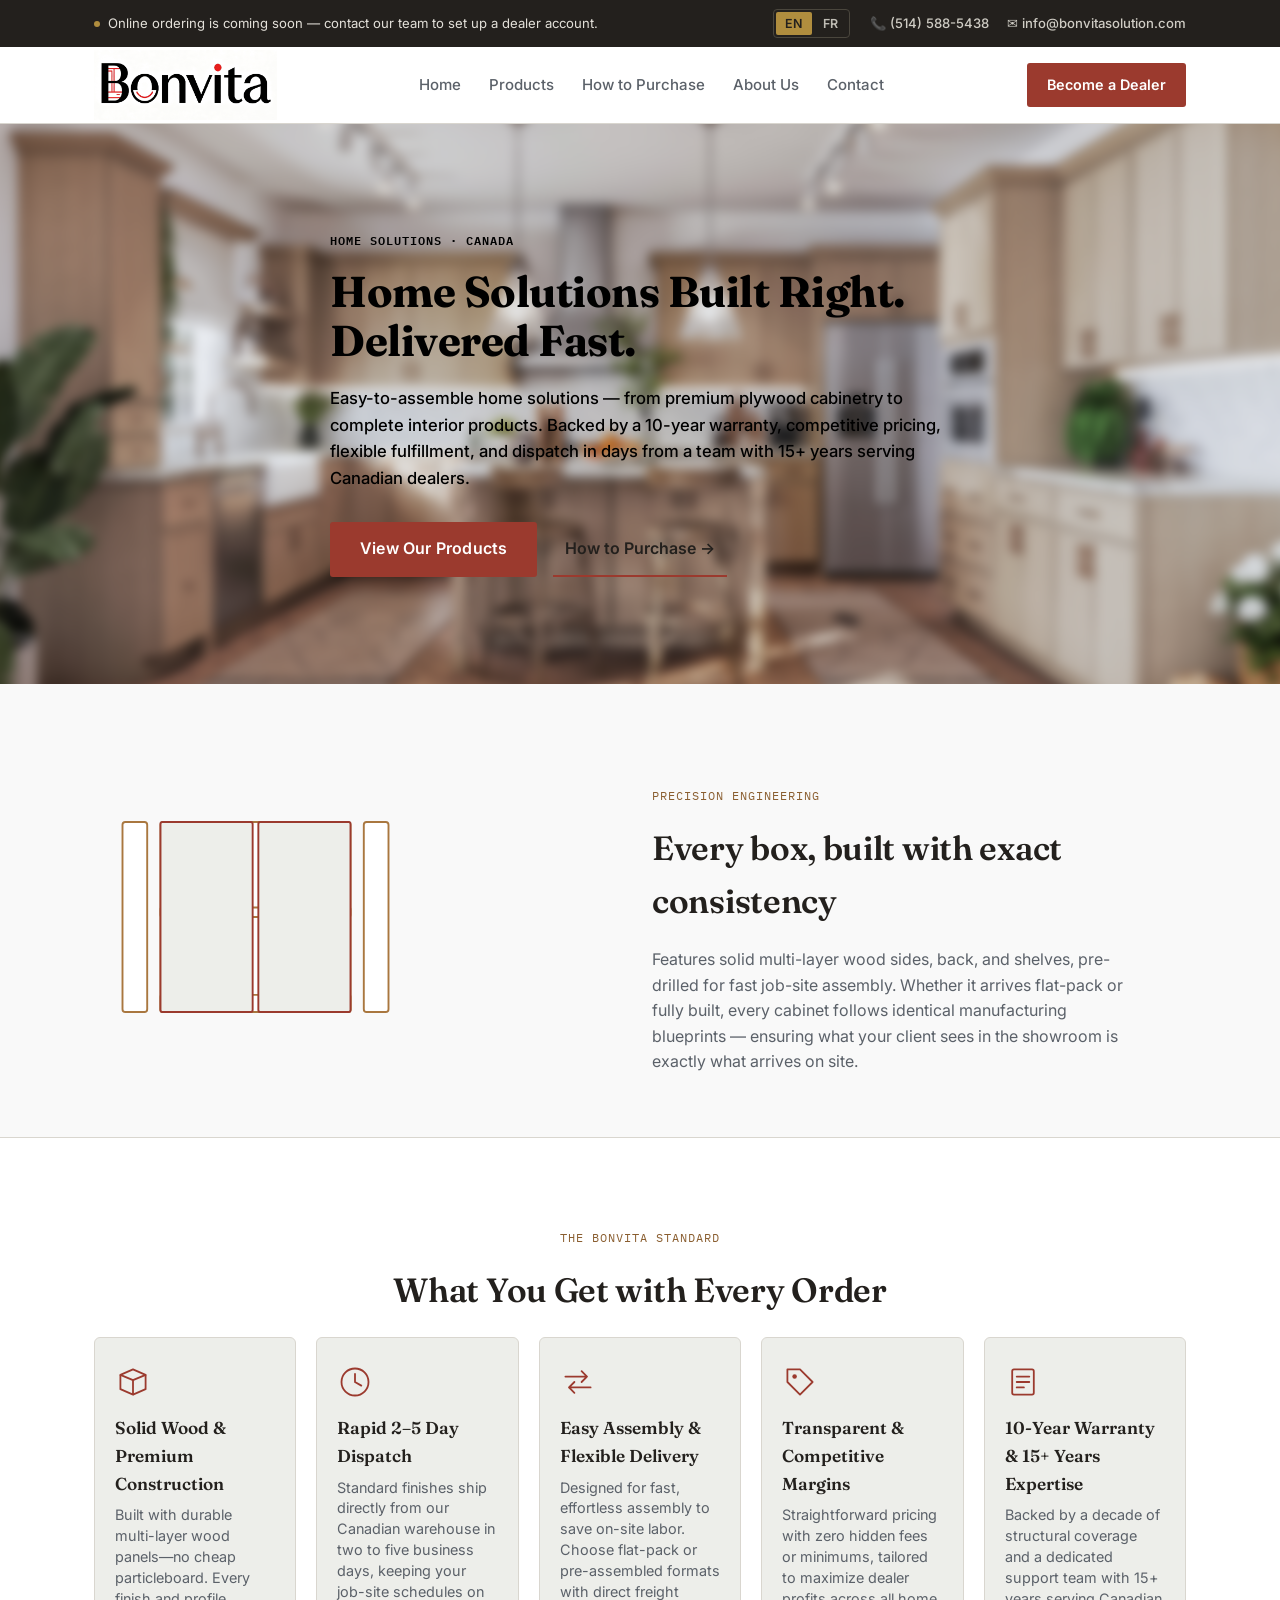
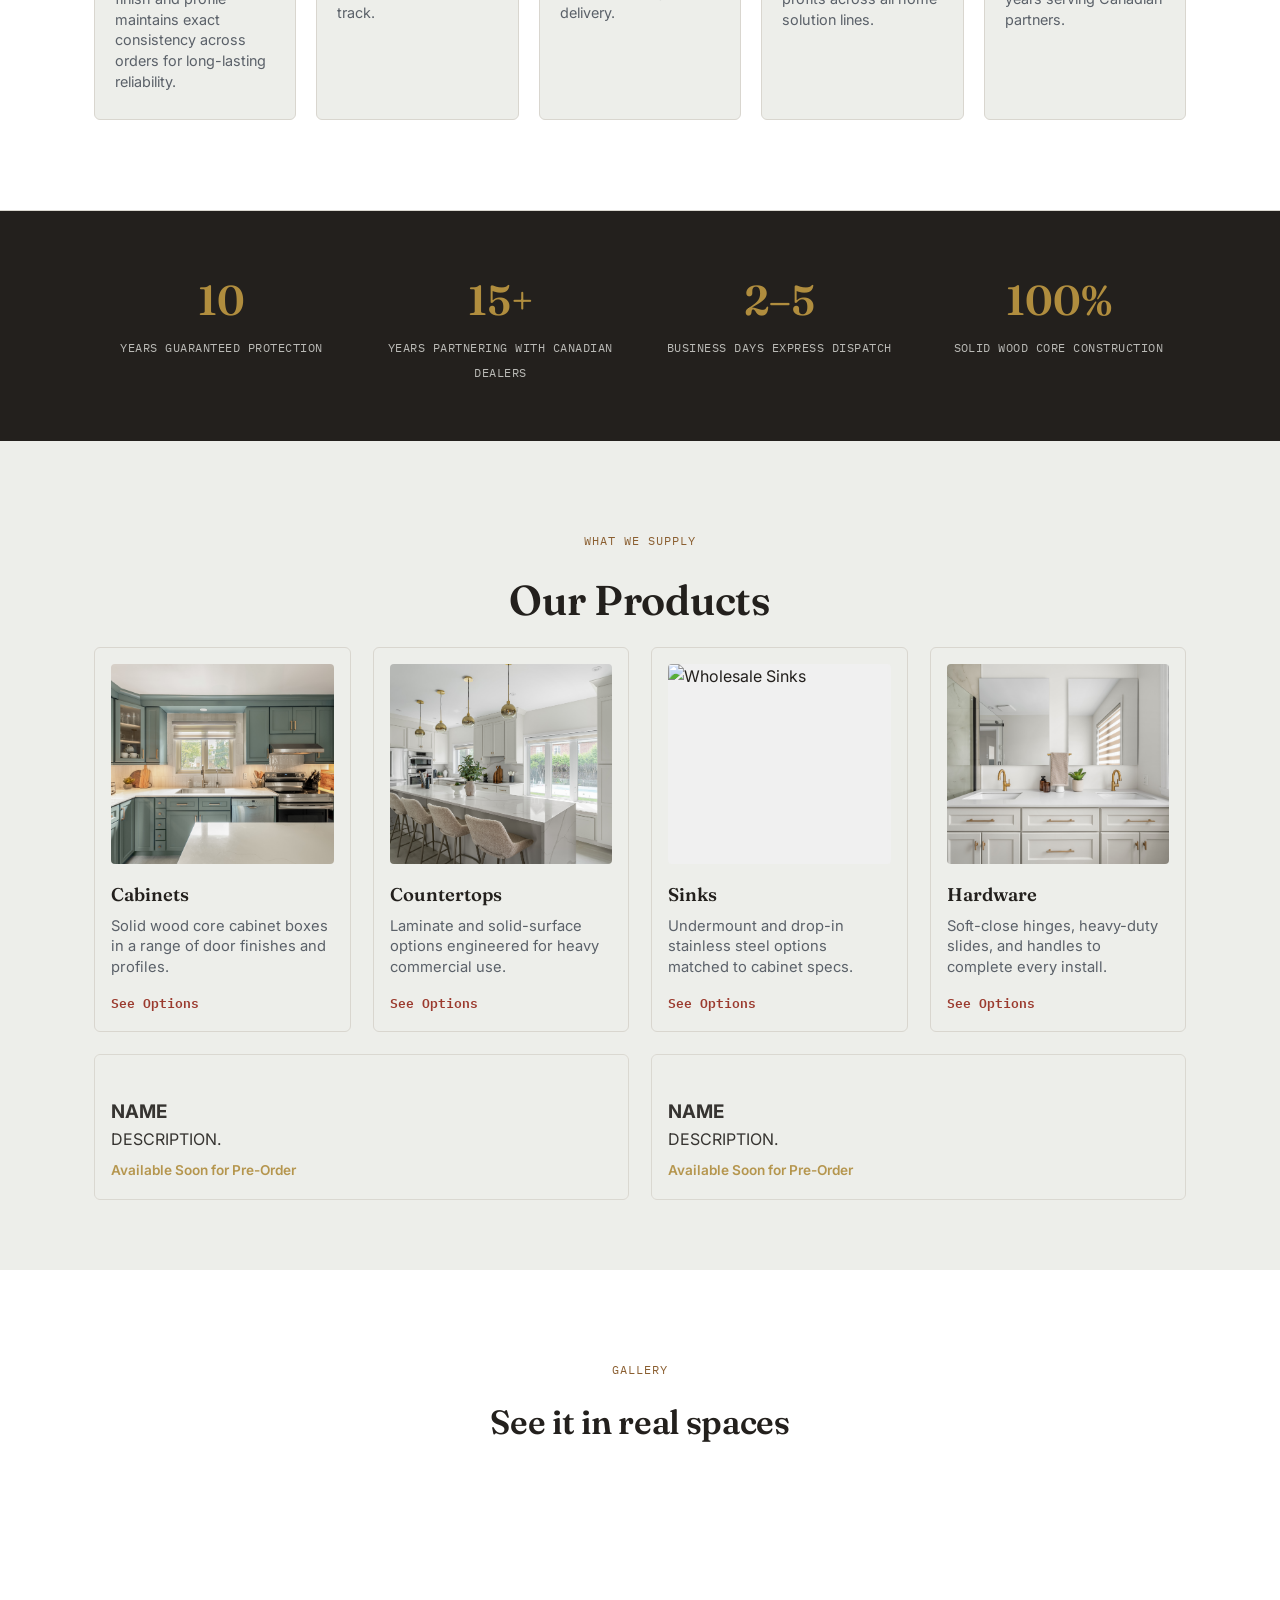
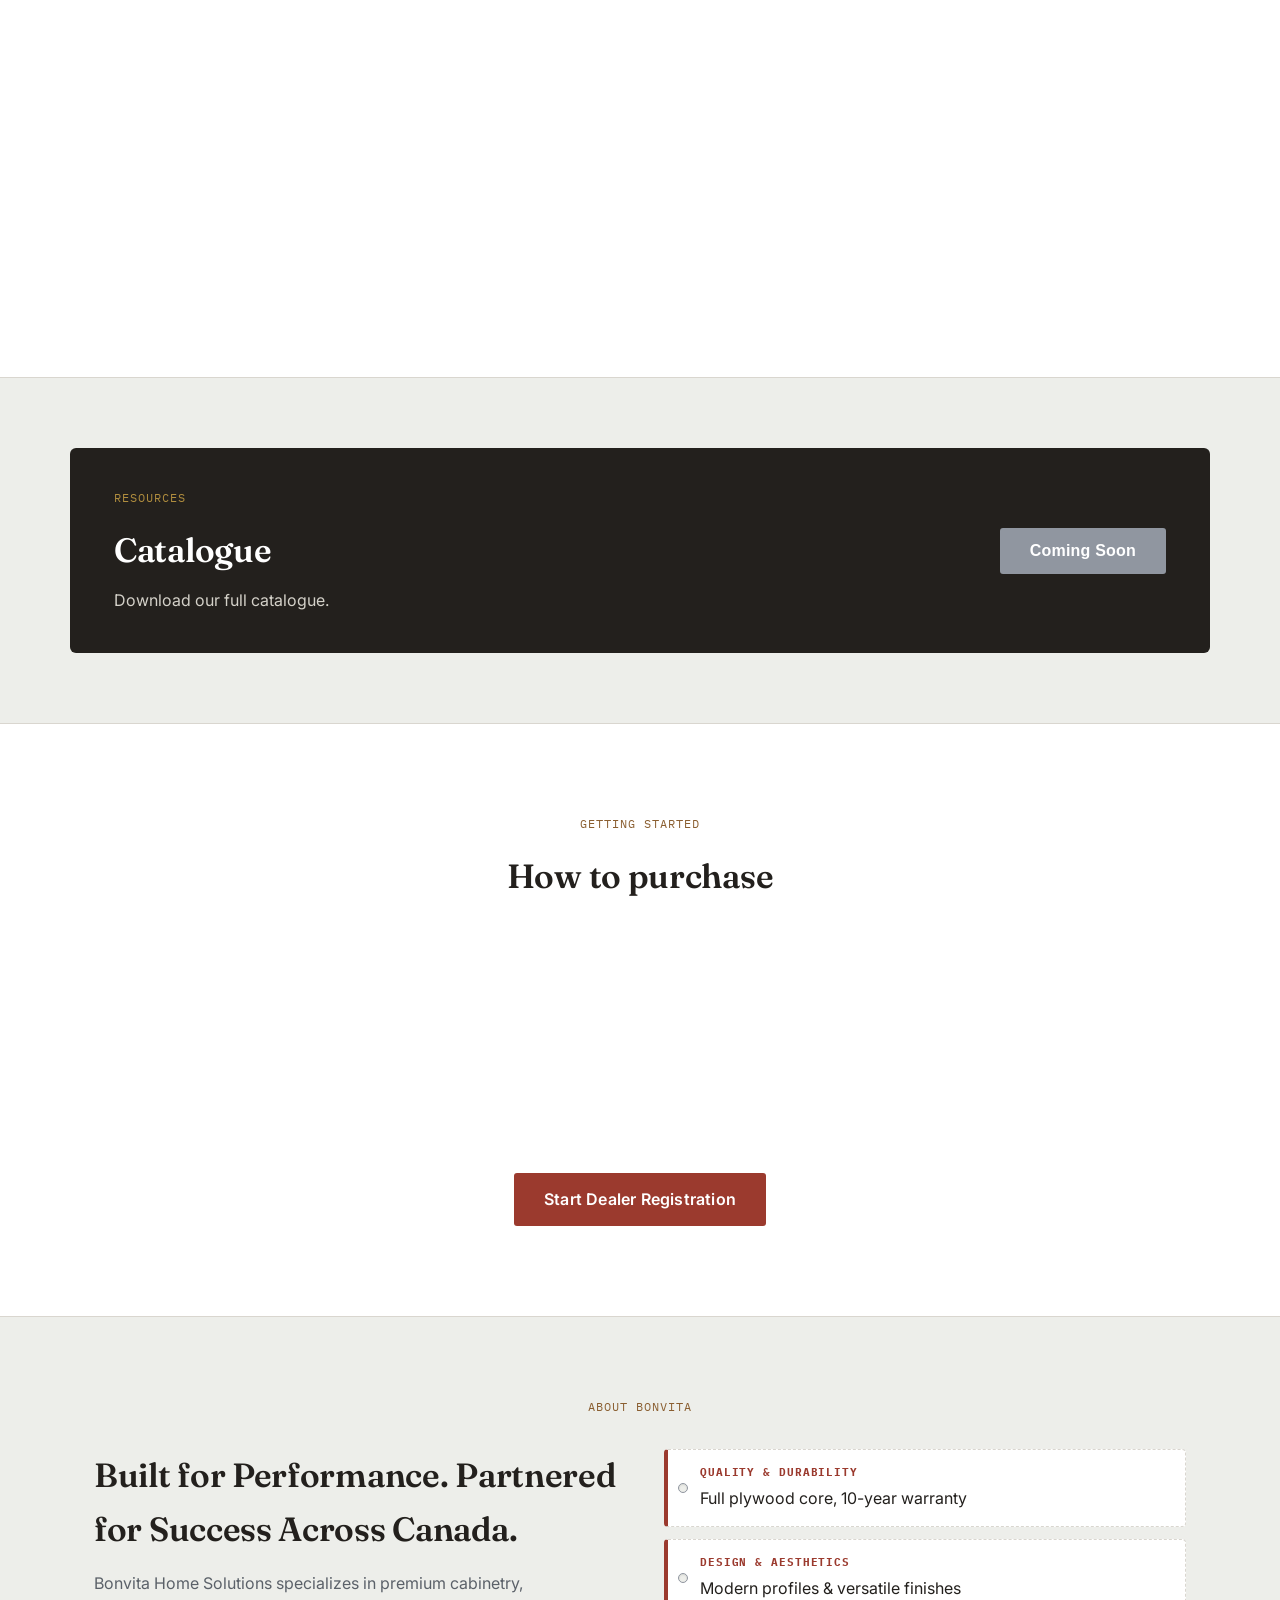
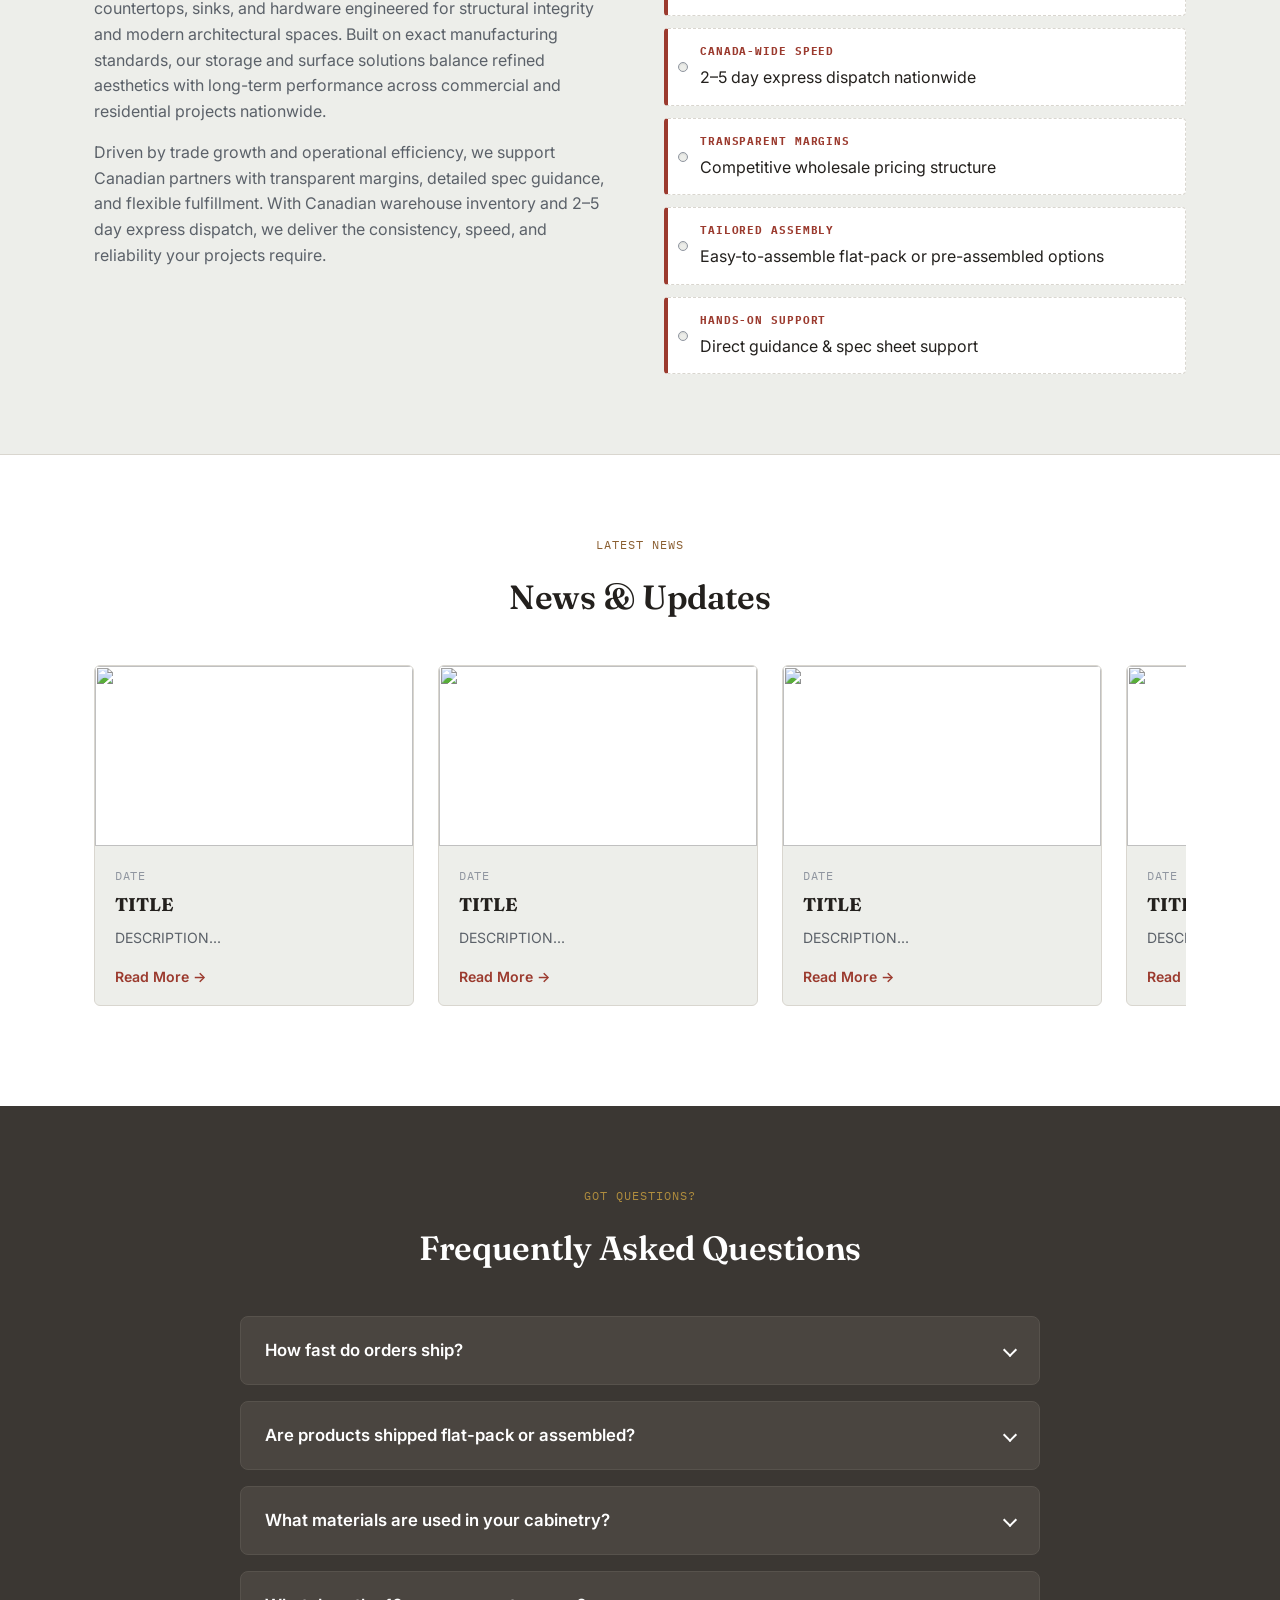
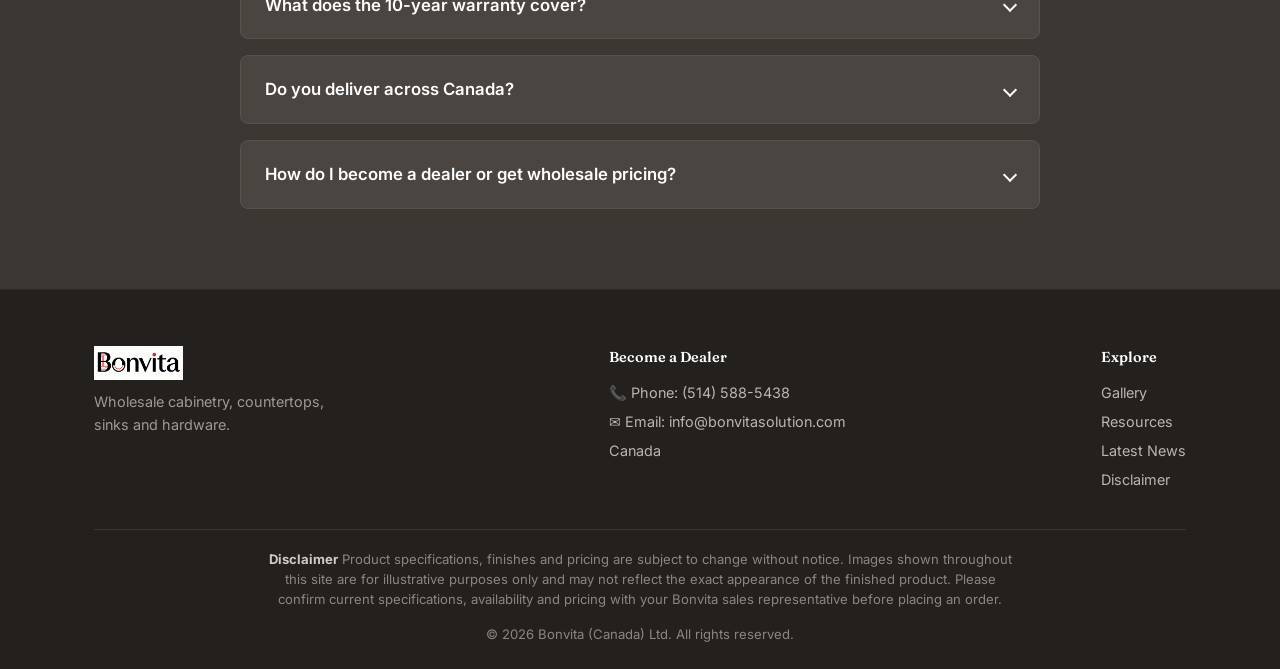
==== commit f76784d8: "Update contact infos" ====
--- a/index.html
+++ b/index.html
@@ -23,8 +23,8 @@
                     <button class="lang-btn" data-lang="fr" type="button">FR</button>
                 </div>
                 <div class="top-contact">
-                    <span><span aria-hidden="true">📞</span> <span data-i18n="topbar.call">Call:</span></span>
-                    <a href="mailto:"><span aria-hidden="true">✉</span> <span data-i18n="topbar.email">Email us</span></a>
+                    <span><span aria-hidden="true">📞</span> <span data-i18n="topbar.call">Call: (514) 588-5438</span></span>
+                    <a href="mailto:info@bonvitasolution.com"><span aria-hidden="true">✉</span> <span data-i18n="topbar.email">Email: info@bonvitasolution.com</span></a>
                 </div>
             </div>
         </div>
@@ -532,8 +532,8 @@
                 </div>
                 <div class="footer-contact">
                     <h4 data-i18n="nav.becomeDealer">Become a Dealer</h4>
-                    <p><a href="tel:" data-i18n="footer.phone">📞 Phone: add number</a></p>
-                    <p><a href="mailto:" data-i18n="footer.email">✉ Email: add address</a></p>
+                    <p><a href="tel:5145885438" data-i18n="footer.phone">📞 Phone: (514) 588-5438</a></p>
+                    <p><a href="mailto:info@bonvitasolution.com" data-i18n="footer.email">✉ Email: info@bonvitasolution.com</a></p>
                     <p data-i18n="footer.country">Canada</p>
                 </div>
                 <div class="footer-explore">
